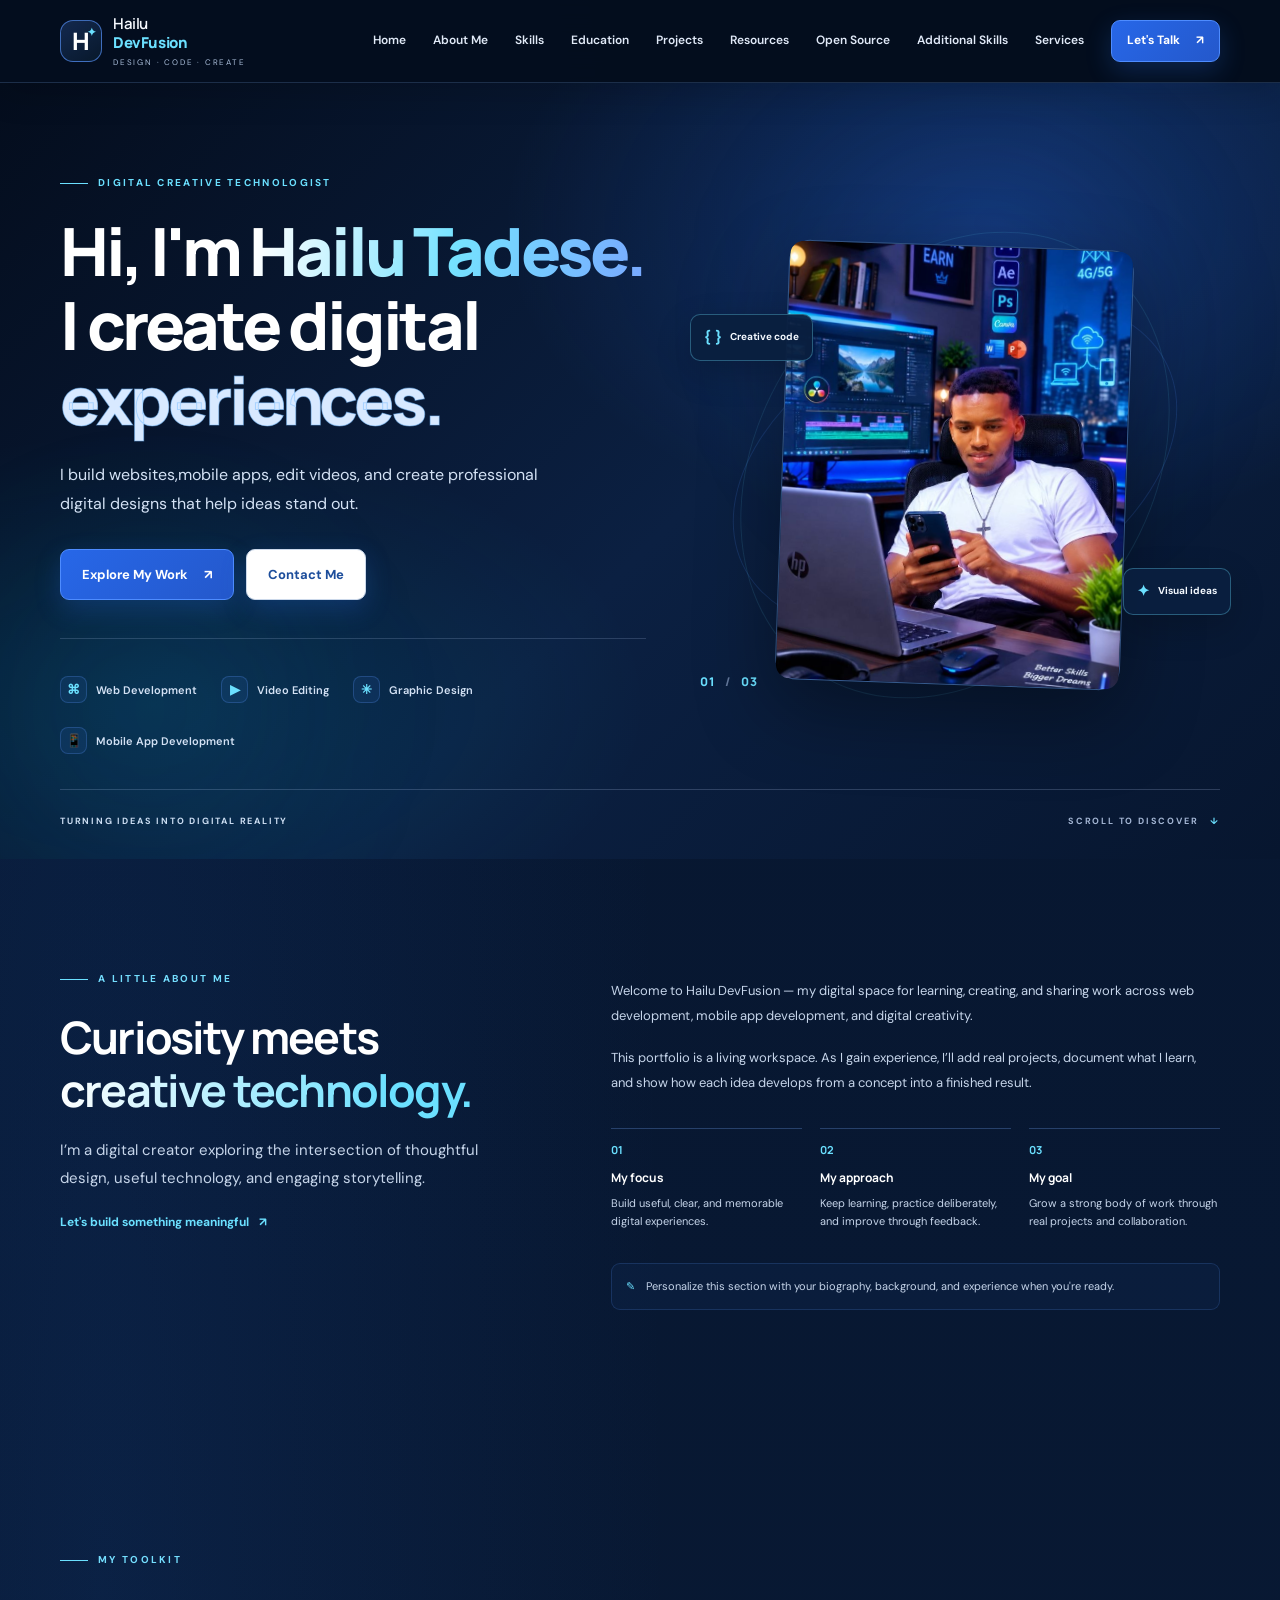
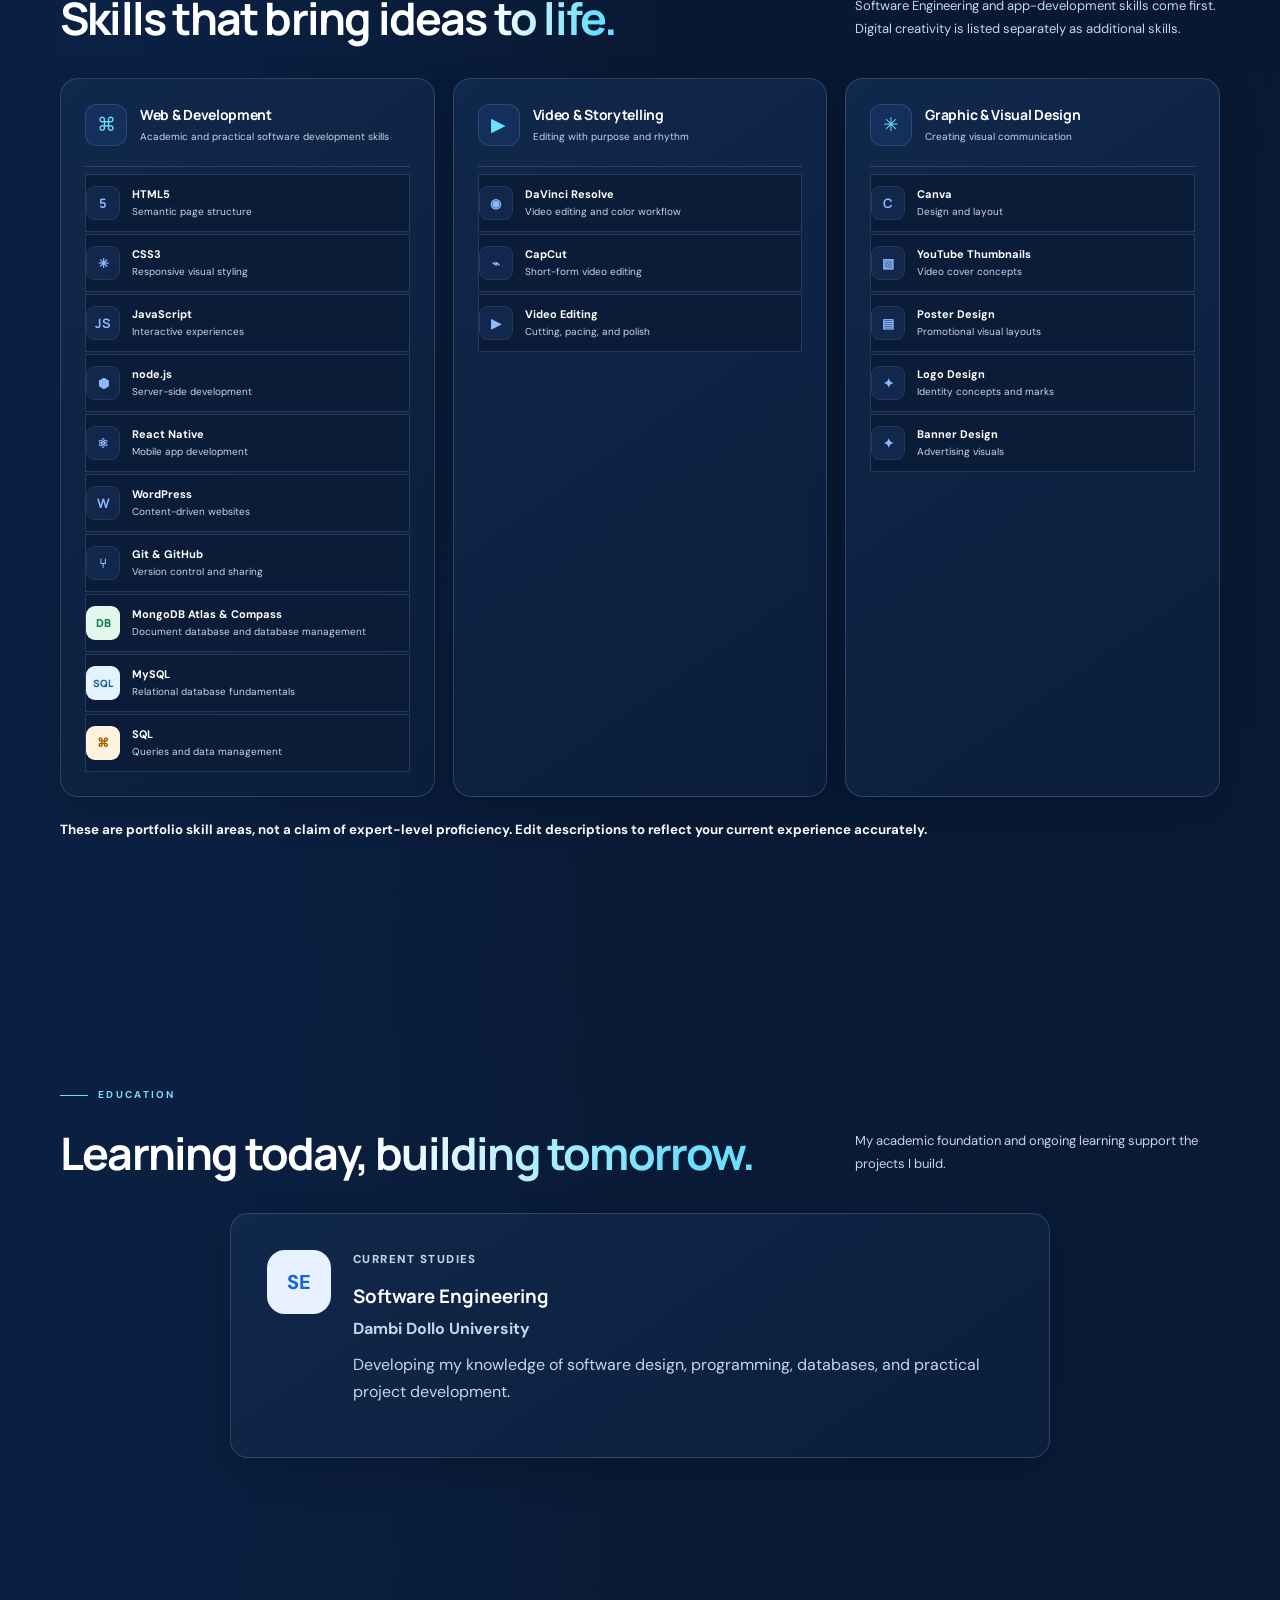
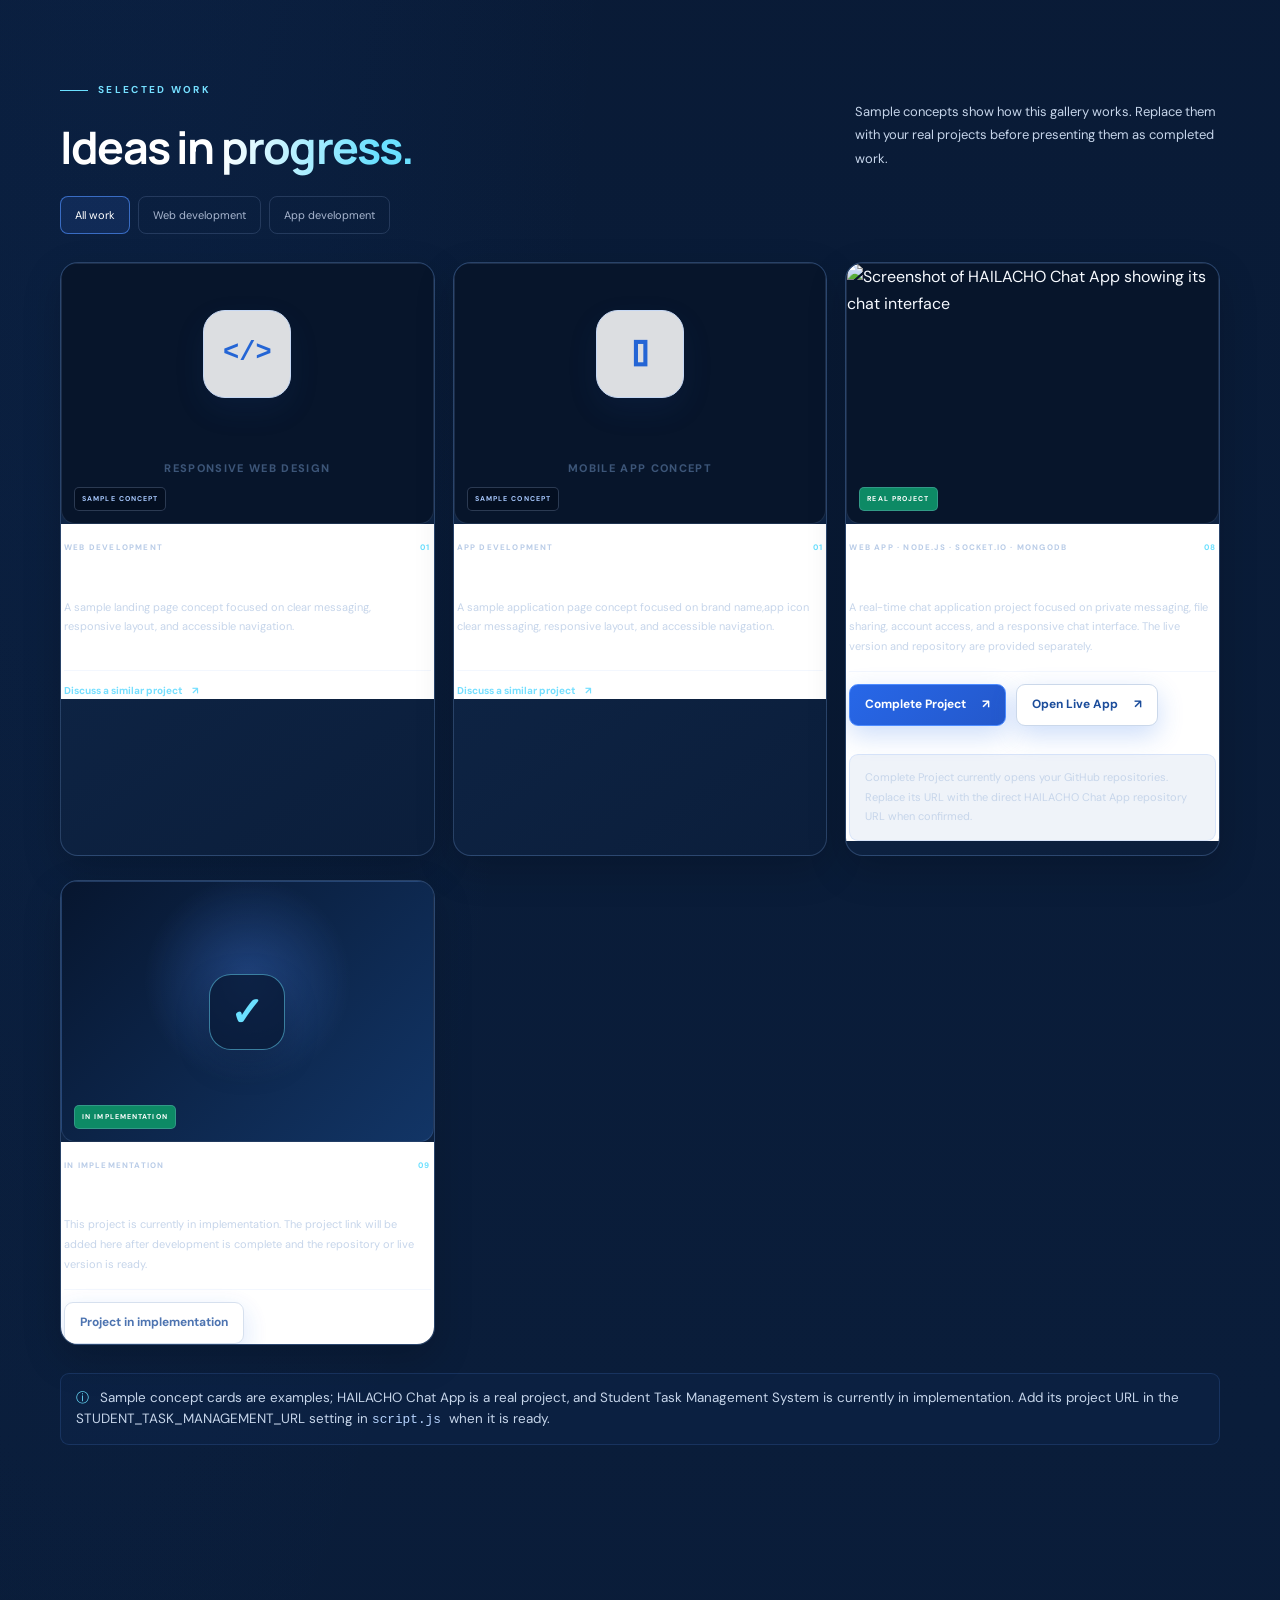
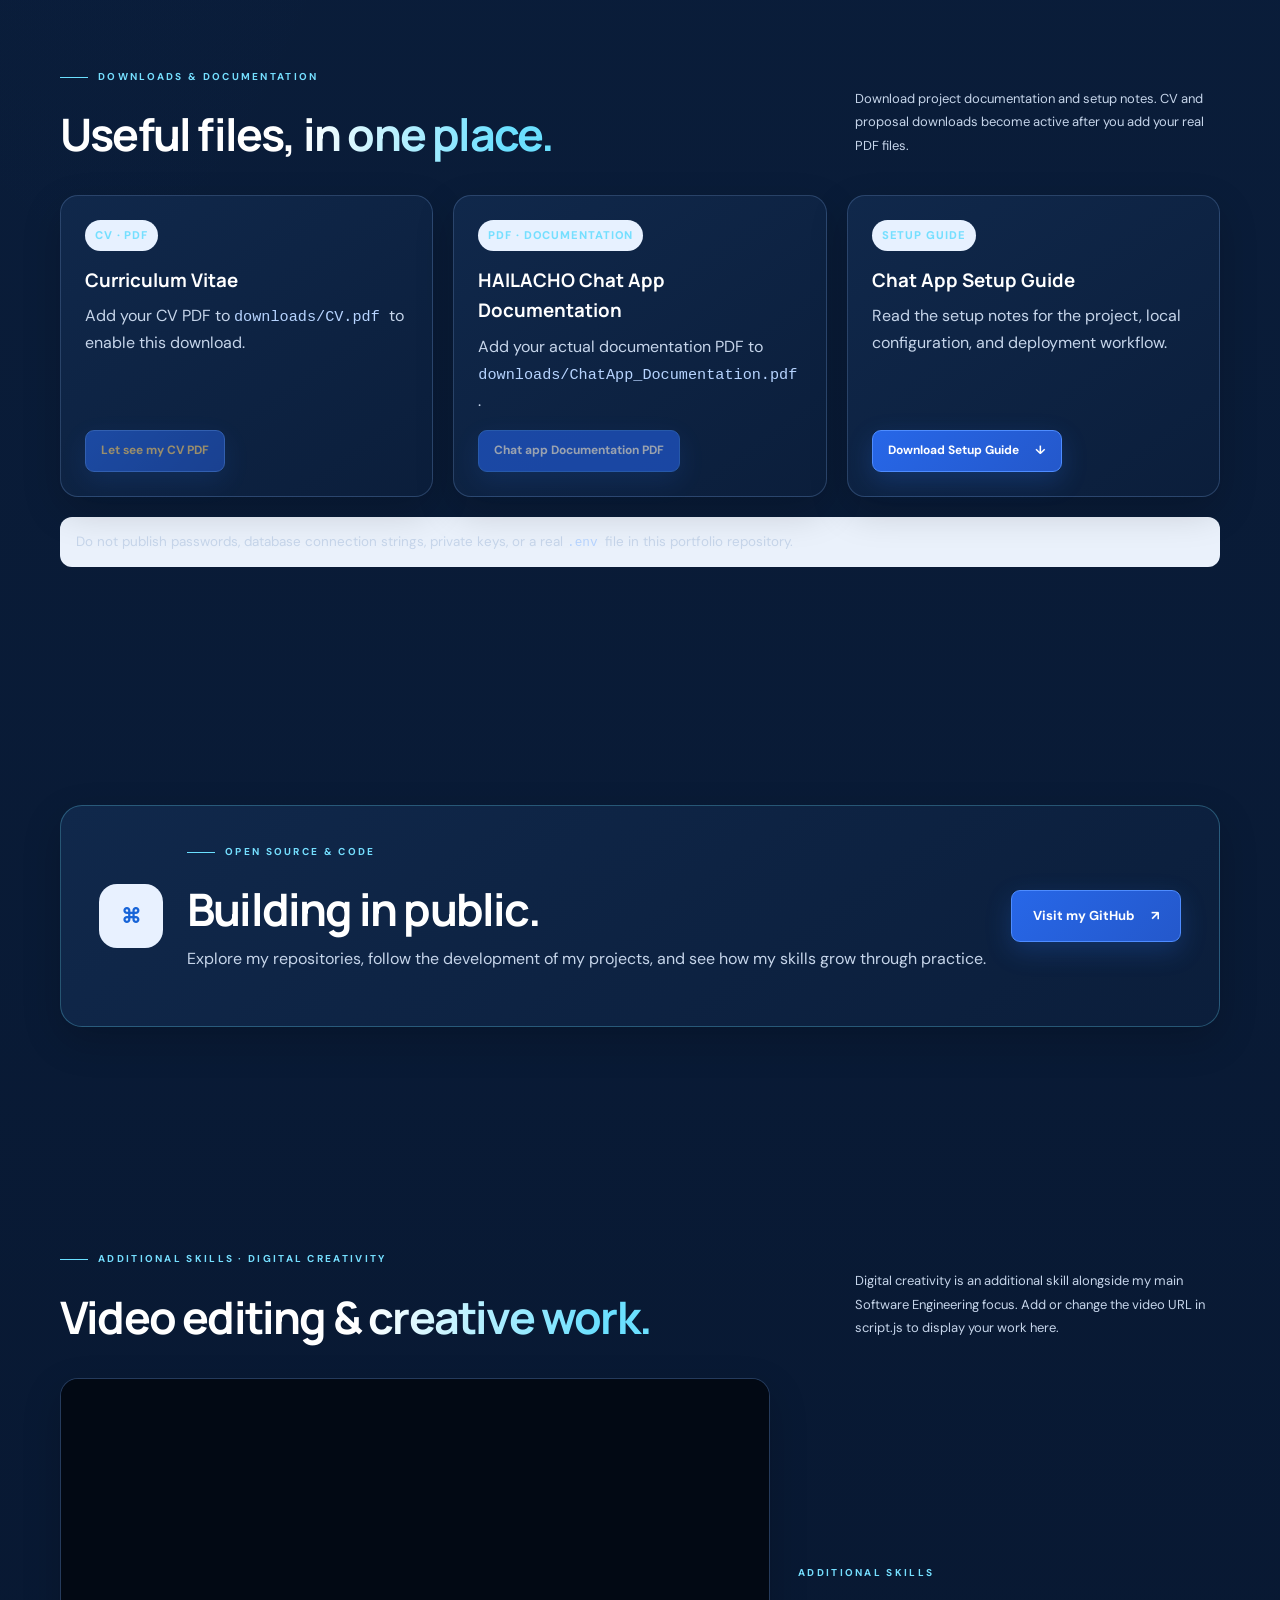
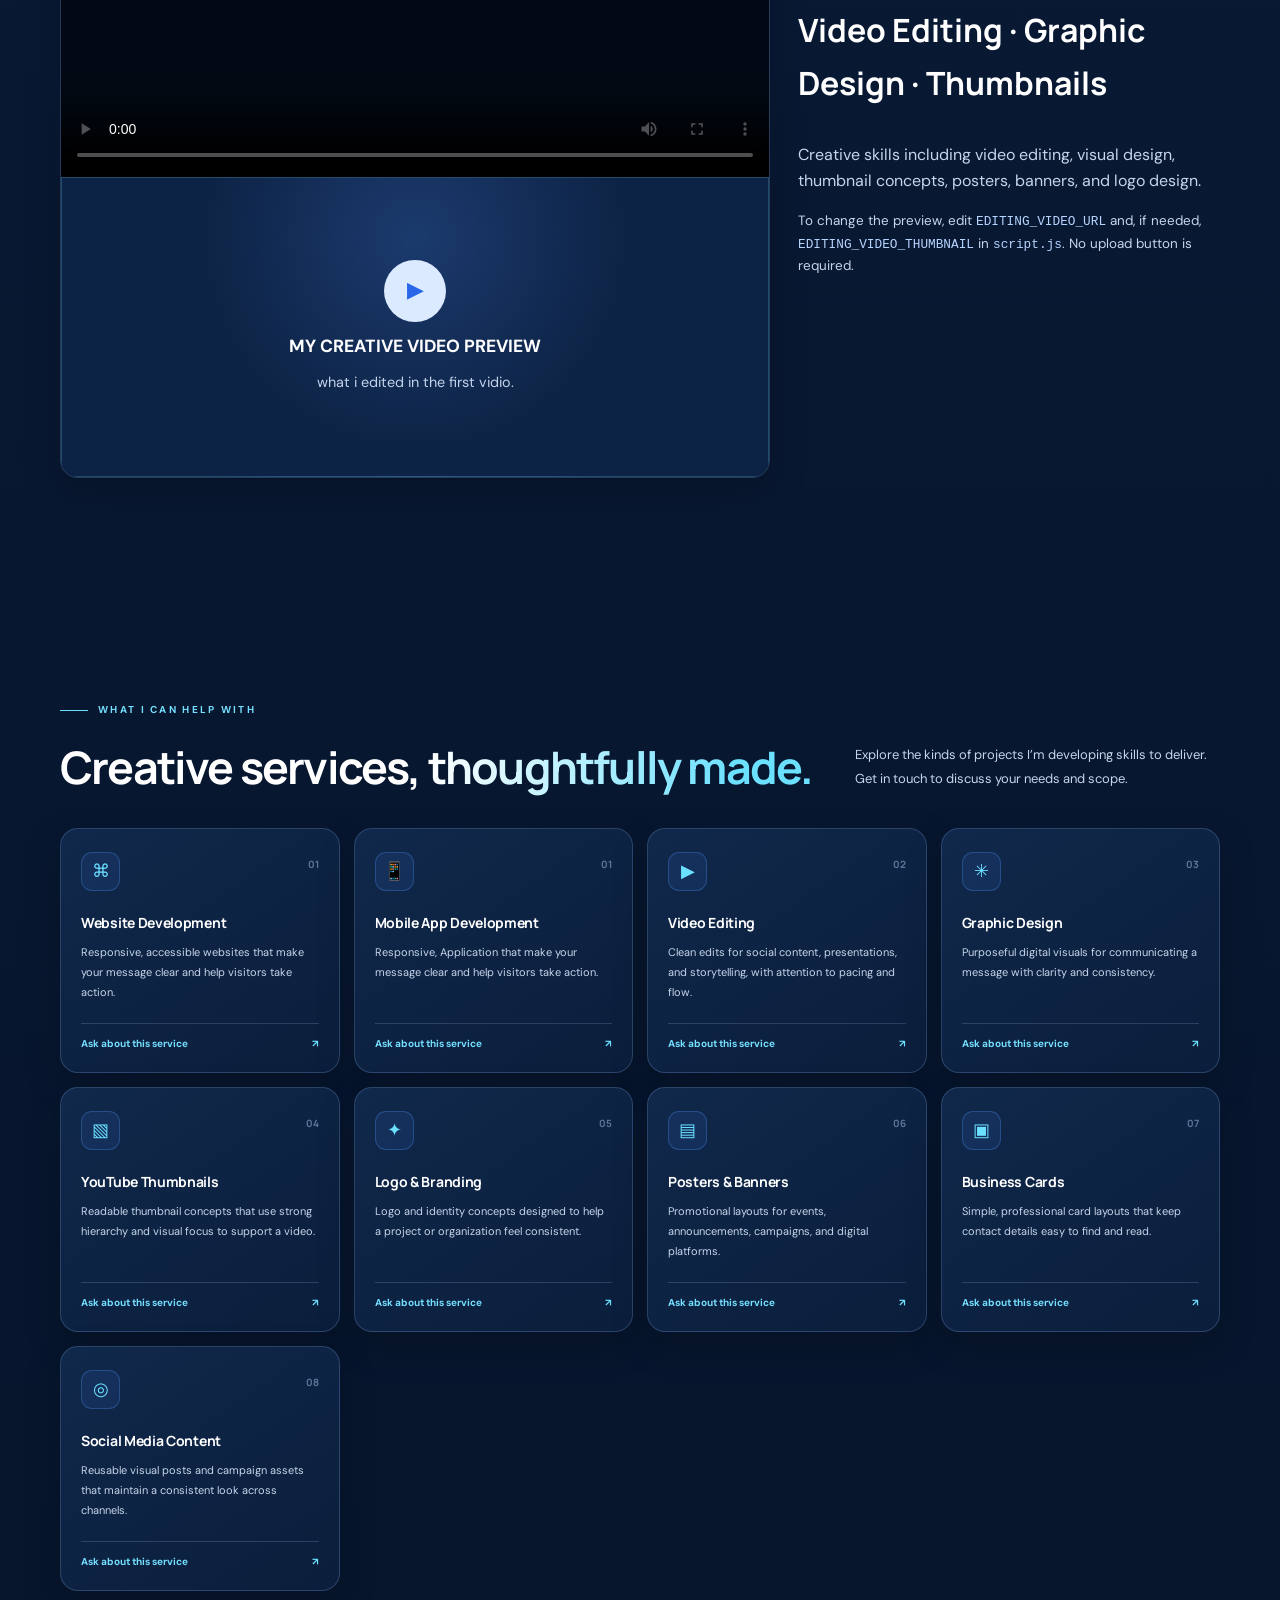
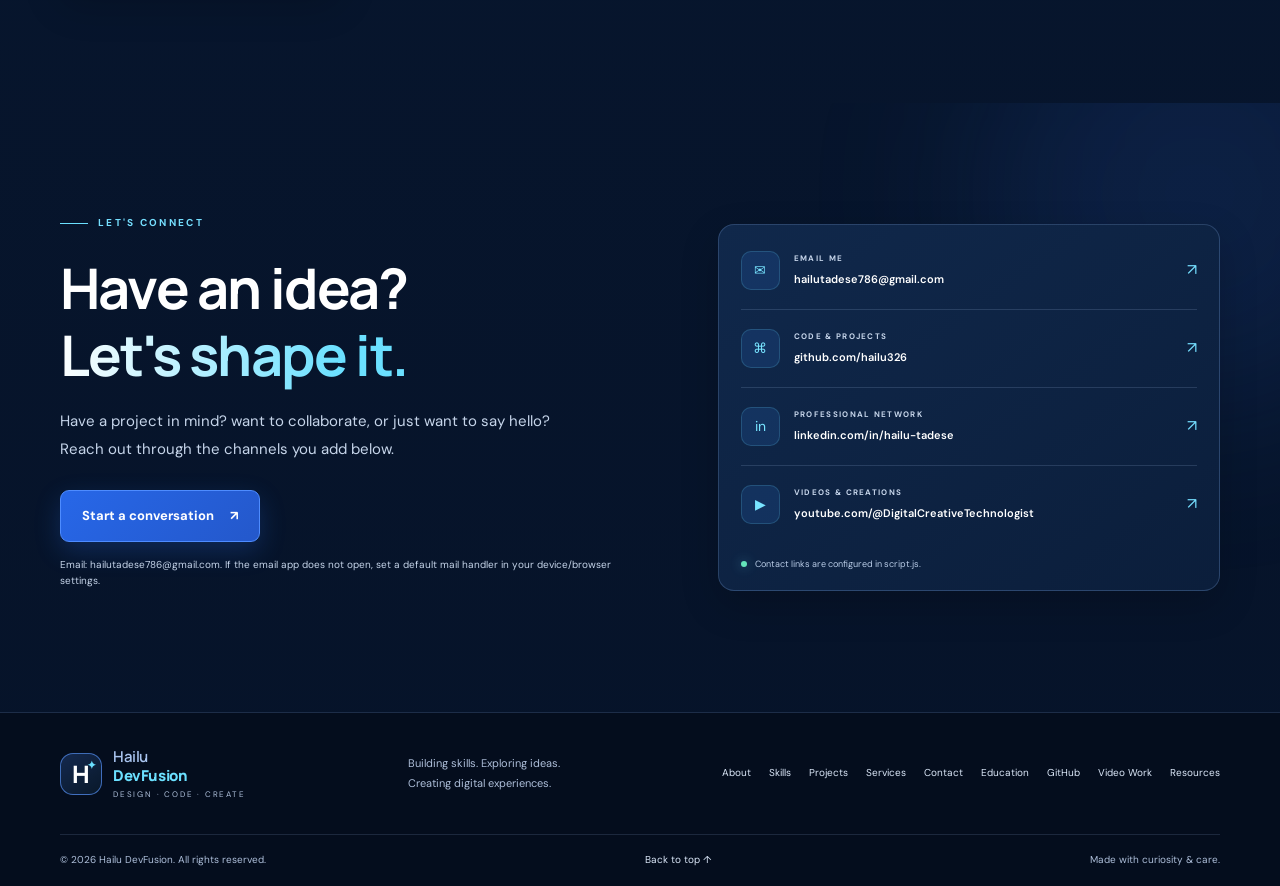
==== hailu-devfusion-portfolio/index.html @ e31e336a "update portfolio" ====
<!DOCTYPE html>

<html lang="en">
<head>
<meta charset="utf-8"/>
<meta content="width=device-width, initial-scale=1" name="viewport"/>
<meta content="Hailu DevFusion — portfolio of Hailu Tadese, Digital Creative Technologist. Websites, video editing, and professional digital design." name="description"/>
<meta content="#08152e" name="theme-color"/>
<meta content="Hailu DevFusion | Digital Creative Technologist" property="og:title"/>
<meta content="Web development, video editing, and graphic design by Hailu Tadese." property="og:description"/>
<meta content="website" property="og:type"/>
<title>
   Hailu DevFusion | Digital Creative Technologist
  </title>
<link href="https://fonts.googleapis.com" rel="preconnect"/>
<link crossorigin="" href="https://fonts.gstatic.com" rel="preconnect"/>
<link href="https://fonts.googleapis.com/css2?family=DM+Sans:wght@400;500;600;700&amp;family=Manrope:wght@400;500;600;700;800&amp;display=swap" rel="stylesheet"/>
<link href="style.css" rel="stylesheet"/>
<script defer="" src="script.js">
</script>
</head>
<body>
<a class="skip-link" href="#main">
   Skip to content
  </a>
<header class="site-header" id="top">
<nav aria-label="Main navigation" class="nav container">
<a aria-label="Hailu DevFusion home" class="brand" href="#home">
<span aria-hidden="true" class="brand-mark">
      H
      <span>
       ✦
      </span>
</span>
<span class="brand-text">
      Hailu
      <strong>
       DevFusion
      </strong>
<small>
       DESIGN · CODE · CREATE
      </small>
</span>
</a>
<button aria-controls="nav-links" aria-expanded="false" aria-label="Open navigation menu" class="menu-toggle">
<span>
</span>
<span>
</span>
<span>
</span>
</button>
<div class="nav-links" id="nav-links">









<a href="#home">
      Home
     </a><a href="#about">
      About Me
     </a><a href="#skills">
      Skills
     </a><a href="#education">
      Education
     </a><a href="#projects">
      Projects
     </a><a href="#resources">
      Resources
     </a><a href="#github">Open Source</a><a href="#video-work">Additional Skills</a><a href="#services">
      Services
     </a><a class="button button-small nav-cta" href="#contact">
      Let's Talk
      <span aria-hidden="true">
       ↗
      </span>
</a></div>
</nav>
</header>
<main id="main">
<section class="hero section" id="home">
<div aria-hidden="true" class="hero-glow glow-one">
</div>
<div aria-hidden="true" class="hero-glow glow-two">
</div>
<div class="container hero-grid">
<div class="hero-copy reveal">
<p class="eyebrow">
<span class="eyebrow-line">
</span>
       DIGITAL CREATIVE TECHNOLOGIST
      </p>
<h1>
       Hi, I'm
       <span class="gradient-text">
        Hailu Tadese.
       </span>
<br/>
       I create digital
       <span class="outlined-text">
        experiences.
       </span>
</h1>
<p class="hero-description">
       I build websites,mobile apps, edit videos, and create professional digital designs that help ideas stand out.
      </p>
<div class="hero-actions">
<a class="button" href="#projects">
        Explore My Work
        <span aria-hidden="true">
         ↗
        </span>
</a>
<a class="button button-outline" href="#contact">
        Contact Me
       </a>
</div>
<div aria-label="Areas of focus" class="hero-highlights">
<div>
<span class="highlight-icon">
         ⌘
        </span>
<span>
         Web Development
        </span>
</div>
<div>
<span class="highlight-icon">
         ▶
        </span>
<span>
         Video Editing
        </span>
</div>
<div>
<span class="highlight-icon">
         ✳
        </span>
<span>
         Graphic Design
        </span>
</div>
<div>
<span class="highlight-icon">
         📱
        </span>
<span>
         Mobile App Development
        </span>
</div>
</div>
</div>
<div aria-label="Profile photo placeholder" class="hero-visual reveal">
<div class="visual-orbit orbit-a">
</div>
<div class="visual-orbit orbit-b">
</div>
<div class="profile-card">
<!-- CHANGE ONLY THE FILE NAME below if your profile photo has a different name. -->
<div class="photo-placeholder">
<img alt="Hailu Tadese profile photo" src="assets/hailu-profile.jpg" style="position:absolute;inset:0;width:100%;height:100%;object-fit:cover;border-radius:inherit;"/>
</div>
<div class="profile-caption">
<span class="status-dot">
</span>
<span>
<strong>
          Hailu Tadese
         </strong>
<small>
          Digital Creative Technologist
         </small>
</span>
<span aria-hidden="true" class="caption-arrow">
         ↗
        </span>
</div>
</div>
<div class="floating-chip chip-code">
<span>
        { }
       </span>
       Creative code
      </div>
<div class="floating-chip chip-design">
<span>
        ✦
       </span>
       Visual ideas
      </div>
<div class="visual-index">
       01
       <span>
        /
       </span>
       03
      </div>
</div>
</div>
<div class="hero-bottom container">
<span>
      TURNING IDEAS INTO DIGITAL REALITY
     </span>
<a href="#about">
      SCROLL TO DISCOVER
      <span aria-hidden="true">
       ↓
      </span>
</a>
</div>
</section>
<section class="section about-section" id="about">
<div class="container section-grid">
<div class="section-intro reveal">
<p class="eyebrow">
<span class="eyebrow-line">
</span>
       A LITTLE ABOUT ME
      </p>
<h2>
       Curiosity meets
       <br/>
<span class="gradient-text">
        creative technology.
       </span>
</h2>
<p class="section-lead">
       I’m a digital creator exploring the intersection of thoughtful design, useful technology, and engaging storytelling.
      </p>
<a class="text-link" href="#contact">
       Let's build something meaningful
       <span aria-hidden="true">
        ↗
       </span>
</a>
</div>
<div class="about-content reveal">
<p>
       Welcome to Hailu DevFusion — my digital space for learning, creating, and sharing work across web development, mobile app development, and digital creativity.
      </p>
<p>
       This portfolio is a living workspace. As I gain experience, I’ll add real projects, document what I learn, and show how each idea develops from a concept into a finished result.
      </p>
<div class="about-facts">
<div>
<span class="fact-number">
         01
        </span>
<strong>
         My focus
        </strong>
<p>
         Build useful, clear, and memorable digital experiences.
        </p>
</div>
<div>
<span class="fact-number">
         02
        </span>
<strong>
         My approach
        </strong>
<p>
         Keep learning, practice deliberately, and improve through feedback.
        </p>
</div>
<div>
<span class="fact-number">
         03
        </span>
<strong>
         My goal
        </strong>
<p>
         Grow a strong body of work through real projects and collaboration.
        </p>
</div>
</div>
<p class="edit-note">
<span aria-hidden="true">
        ✎
       </span>
       Personalize this section with your biography, background, and experience when you're ready.
      </p>
</div>
</div>
</section>
<section class="section skills-section" id="skills">
<div class="container">
<div class="section-heading reveal">
<div>
<p class="eyebrow">
<span class="eyebrow-line">
</span>
        MY TOOLKIT
       </p>
<h2>
        Skills that bring ideas
        <span class="gradient-text">
         to life.
        </span>
</h2>
</div>
<p>
       Software Engineering and app-development skills come first. Digital creativity is listed separately as additional skills.
      </p>
</div>
<div class="skill-groups">
<article class="skill-group reveal">
<div class="skill-group-heading">
<span class="group-icon">
         ⌘
        </span>
<div>
<h3>
          Web &amp; Development
         </h3>
<p>
          Academic and practical software development skills
         </p>
</div>
</div>
<div class="skill-list">
<div class="skill-item">
<span class="skill-icon html">
          5
         </span>
<span>
<strong>
           HTML5
          </strong>
<small>
           Semantic page structure
          </small>
</span>
</div>
<div class="skill-item">
<span class="skill-icon css">
          ✳
         </span>
<span>
<strong>
           CSS3
          </strong>
<small>
           Responsive visual styling
          </small>
</span>
</div>
<div class="skill-item">
<span class="skill-icon js">
          JS
         </span>
<span>
<strong>
           JavaScript
          </strong>
<small>
           Interactive experiences
          </small>
</span>
</div>
<div class="skill-item">
<span class="skill-icon node">
          ⬢
         </span>
<span>
<strong>
           node.js
          </strong>
<small>
           Server-side development
          </small>
</span>
</div>
<div class="skill-item">
<span class="skill-icon react">
          ⚛
         </span>
<span>
<strong>
           React Native
          </strong>
<small>
           Mobile app development
          </small>
</span>
</div>
<div class="skill-item">
<span class="skill-icon wp">
          W
         </span>
<span>
<strong>
           WordPress
          </strong>
<small>
           Content-driven websites
          </small>
</span>
</div>
<div class="skill-item">
<span class="skill-icon git">
          ⑂
         </span>
<span>
<strong>
           Git &amp; GitHub
          </strong>
<small>
           Version control and sharing
          </small>
</span>
</div>
<div class="skill-item database-skill">
<span class="skill-icon mongo">
          DB
         </span>
<span>
<strong>
           MongoDB Atlas &amp; Compass
          </strong>
<small>
           Document database and database management
          </small>
</span>
</div>
<div class="skill-item database-skill">
<span class="skill-icon mysql">
          SQL
         </span>
<span>
<strong>
           MySQL
          </strong>
<small>
           Relational database fundamentals
          </small>
</span>
</div>
<div class="skill-item database-skill">
<span class="skill-icon sql">
          ⌘
         </span>
<span>
<strong>
           SQL
          </strong>
<small>
           Queries and data management
          </small>
</span>
</div>
</div>
</article>
<article class="skill-group reveal">
<div class="skill-group-heading">
<span class="group-icon">
         ▶
        </span>
<div>
<h3>
          Video &amp; Storytelling
         </h3>
<p>
          Editing with purpose and rhythm
         </p>
</div>
</div>
<div class="skill-list">
<div class="skill-item">
<span class="skill-icon resolve">
          ◉
         </span>
<span>
<strong>
           DaVinci Resolve
          </strong>
<small>
           Video editing and color workflow
          </small>
</span>
</div>
<div class="skill-item">
<span class="skill-icon capcut">
          ⌁
         </span>
<span>
<strong>
           CapCut
          </strong>
<small>
           Short-form video editing
          </small>
</span>
</div>
<div class="skill-item">
<span class="skill-icon video">
          ▶
         </span>
<span>
<strong>
           Video Editing
          </strong>
<small>
           Cutting, pacing, and polish
          </small>
</span>
</div>
</div>
</article>
<article class="skill-group reveal">
<div class="skill-group-heading">
<span class="group-icon">
         ✳
        </span>
<div>
<h3>
          Graphic &amp; Visual Design
         </h3>
<p>
          Creating visual communication
         </p>
</div>
</div>
<div class="skill-list">
<div class="skill-item">
<span class="skill-icon canva">
          C
         </span>
<span>
<strong>
           Canva
          </strong>
<small>
           Design and layout
          </small>
</span>
</div>
<div class="skill-item">
<span class="skill-icon thumb">
          ▧
         </span>
<span>
<strong>
           YouTube Thumbnails
          </strong>
<small>
           Video cover concepts
          </small>
</span>
</div>
<div class="skill-item">
<span class="skill-icon poster">
          ▤
         </span>
<span>
<strong>
           Poster Design
          </strong>
<small>
           Promotional visual layouts
          </small>
</span>
</div>
<div class="skill-item">
<span class="skill-icon logo">
          ✦
         </span>
<span>
<strong>
           Logo Design
          </strong>
<small>
           Identity concepts and marks
          </small>
</span>
</div>
<div class="skill-item">
<span class="skill-icon banner">
          ✦
         </span>
<span>
<strong>
           Banner Design
          </strong>
<small>
           Advertising visuals
          </small>
</span>
</div>
</div>
</article>
</div>
<p class="skills-disclaimer">
      <h5 style="color: white;">These are portfolio skill areas, not a claim of expert-level proficiency. Edit descriptions to reflect your current experience accurately.</h5>
     </p>
</div>
</section>
<section class="section education-section light-section" id="education">
<div class="container">
<div class="section-heading reveal">
<div>
<p class="eyebrow">
<span class="eyebrow-line">
</span>
        EDUCATION
       </p>
<h2>
        Learning today,
        <span class="gradient-text">
         building tomorrow.
        </span>
</h2>
</div>
<p>
       My academic foundation and ongoing learning support the projects I build.
      </p>
</div>
<div class="education-card reveal">
<div aria-hidden="true" class="education-mark">
       SE
      </div>
<div>
<p class="education-kicker">
        CURRENT STUDIES
       </p>
<h3>
        Software Engineering
       </h3>
<p class="education-school">
        Dambi Dollo University
       </p>
<p>
        Developing my knowledge of software design, programming, databases, and practical project development.
       </p>
</div>
</div>
</div>
</section>





<section class="section projects-section" id="projects">
<div class="container">
<div class="section-heading reveal">
<div>
<p class="eyebrow">
<span class="eyebrow-line">
</span>
        SELECTED WORK
       </p>
<h2>
        Ideas in
        <span class="gradient-text">
         progress.
        </span>
</h2>
</div>
<p>
       Sample concepts show how this gallery works. Replace them with your real projects before presenting them as completed work.
      </p>
</div>
<div aria-label="Filter projects" class="project-filters reveal" role="group">
<button aria-pressed="true" class="filter-button active" data-filter="all" type="button">
       All work
      </button>
<button aria-pressed="false" class="filter-button" data-filter="web" type="button">
       Web development
      </button>
      <button aria-pressed="false" class="filter-button" data-filter="mobile-app" type="button">
       App development
      </button>




</div>
<div class="project-grid">
<article class="project-card reveal" data-category="web">
<a aria-label="Ask about the sample responsive website concept" class="project-preview generated-preview preview-web" href="#contact">
<span class="sample-label">
         SAMPLE CONCEPT
        </span>
<span class="generated-preview-label">
         RESPONSIVE WEB DESIGN
        </span>
</a>
<div class="project-info">
<div class="project-meta">
<span>
          WEB DEVELOPMENT
         </span>
<span>
          01
         </span>
</div>
<h3>
         Responsive Website Concept
        </h3>
<p>
         A sample landing page concept focused on clear messaging, responsive layout, and accessible navigation.
        </p>
<div class="project-links">
<a class="text-link" href="#contact">
          Discuss a similar project
          <span>
           ↗
          </span>
</a>
</div>
</div>
</article>
<article class="project-card reveal" data-category="mobile-app">
<a aria-label="Ask about the sample mobile app concept" class="project-preview generated-preview preview-mobile preview-web" href="#contact">
<span class="sample-label">
         SAMPLE CONCEPT
        </span>
<span class="generated-preview-label">
         MOBILE APP CONCEPT
        </span>
</a>
<div class="project-info">
<div class="project-meta">
<span>APP DEVELOPMENT</span>
<span>
          01
         </span>
</div>
<h3>
         Responsive mobile app Concept
        </h3>
<p>
         A sample application page concept focused on brand name,app icon clear messaging, responsive layout, and accessible navigation.
        </p>
<div class="project-links">
<a class="text-link" href="#contact">
          Discuss a similar project
          <span>
           ↗
          </span>
</a>
</div>
</div>
</article>





<article class="project-card reveal chat-app-project" data-category="web">
<a aria-label="Open HAILACHO Chat App live" class="project-preview chat-app-preview" href="https://chat-app-1-x96z.onrender.com" rel="noopener noreferrer" target="_blank">
<img alt="Screenshot of HAILACHO Chat App showing its chat interface" loading="lazy" src="assets/chat-app-screenshot.png"/>
<span class="sample-label real-project-label">
         REAL PROJECT
        </span>
</a>
<div class="project-info">
<div class="project-meta">
<span>
          WEB APP · NODE.JS · SOCKET.IO · MONGODB
         </span>
<span>
          08
         </span>
</div>
<h3>
         HAILACHO Chat App
        </h3>
<p>
         A real-time chat application project focused on private messaging, file sharing, account access, and a responsive chat interface. The live version and repository are provided separately.
        </p>
<div class="project-links project-action-links">
<a class="button button-small" href="https://github.com/hailu326?tab=repositories" rel="noopener noreferrer" target="_blank">
          Complete Project
          <span aria-hidden="true">
           ↗
          </span>
</a>
<a class="button button-small button-outline" href="https://chat-app-1-x96z.onrender.com" rel="noopener noreferrer" target="_blank">
          Open Live App
          <span aria-hidden="true">
           ↗
          </span>
</a>
</div>
<p class="project-note">
         Complete Project currently opens your GitHub repositories. Replace its URL with the direct HAILACHO Chat App repository URL when confirmed.
        </p>
</div>
</article>
<article class="project-card reveal student-project-card" data-category="web">
<div aria-label="Student Task Management System project in implementation" class="project-preview student-project-preview">
<span aria-hidden="true" class="student-project-symbol">✓</span>
<span class="sample-label real-project-label">IN IMPLEMENTATION</span>
</div>
<div class="project-info">
<div class="project-meta">
<span>IN IMPLEMENTATION</span>
<span>09</span>
</div>
<h3>Student Task Management System</h3>
<p>This project is currently in implementation. The project link will be added here after development is complete and the repository or live version is ready.</p>
<div class="project-links project-action-links">
<a aria-disabled="true" class="button button-small button-outline student-project-link" data-student-project-link="" href="#projects">Project in implementation</a>
</div>
</div>
</article>
</div>
<p class="project-note">
<span aria-hidden="true">
       ⓘ
      </span>
      Sample concept cards are examples; HAILACHO Chat App is a real project, and Student Task Management System is currently in implementation. Add its project URL in the STUDENT_TASK_MANAGEMENT_URL setting in
      <code>
       script.js
      </code>
      when it is ready.
     </p>
</div>
</section><section class="section resources-section light-section" id="resources">
<div class="container">
<div class="section-heading reveal">
<div>
<p class="eyebrow">
<span class="eyebrow-line">
</span>
        DOWNLOADS &amp; DOCUMENTATION
       </p>
<h2>
        Useful files,
        <span class="gradient-text">
         in one place.
        </span>
</h2>
</div>
<p>
       Download project documentation and setup notes. CV and proposal downloads become active after you add your real PDF files.
      </p>
</div>
<div class="resource-grid">
<article class="resource-card reveal">
<span class="resource-type">
        CV · PDF
       </span>
<h3>
        Curriculum Vitae
       </h3>
<p>
        Add your CV PDF to
        <code>
         downloads/CV.pdf
        </code>
        to enable this download.
       </p>
<a aria-disabled="true" class="button button-small resource-pending" data-needs-file="downloads/Hailu_Tadese_CV.pdf" href="downloads/Hailu_Tadese_CV.pdf">
        Let see my CV PDF 
       </a>
</article>
<article class="resource-card reveal">
<span class="resource-type">
        PDF · DOCUMENTATION
       </span>
<h3>
        HAILACHO Chat App Documentation
       </h3>
<p>
        Add your actual documentation PDF to
        <code>
         downloads/ChatApp_Documentation.pdf
        </code>
        .
       </p>
<a aria-disabled="true" class="button button-small resource-pending" data-needs-file="downloads/ChatApp_Documentation.pdf" href="downloads/ChatApp_Documentation.pdf">
        Chat app Documentation PDF
       </a>
</article>
<article class="resource-card reveal">
<span class="resource-type">
        SETUP GUIDE
       </span>
<h3>
        Chat App Setup Guide
       </h3>
<p>
        Read the setup notes for the project, local configuration, and deployment workflow.
       </p>
<a class="button button-small" download="" href="downloads/CHAT_APP_SETUP.md">
        Download Setup Guide
        <span aria-hidden="true">
         ↓
        </span>
</a>
</article>
</div>
<p class="resource-note">
      Do not publish passwords, database connection strings, private keys, or a real
      <code>
       .env
      </code>
      file in this portfolio repository.
     </p>
</div>
</section><section class="section github-section light-section" id="github">
<div class="container github-panel reveal">
<div aria-hidden="true" class="github-icon">
      ⌘
     </div>
<div class="github-copy">
<p class="eyebrow">
<span class="eyebrow-line">
</span>
       OPEN SOURCE &amp; CODE
      </p>
<h2>
       Building in public.
      </h2>
<p>
       Explore my repositories, follow the development of my projects, and see how my skills grow through practice.
      </p>
</div>
<a class="button" href="https://github.com/hailu326" rel="noopener noreferrer" target="_blank">
      Visit my GitHub
      <span aria-hidden="true">
       ↗
      </span>
</a>
</div>
</section><section class="section video-work-section" id="video-work">
<div class="container">
<div class="section-heading reveal">
<div>
<p class="eyebrow"><span class="eyebrow-line"></span> ADDITIONAL SKILLS · DIGITAL CREATIVITY</p>
<h2>Video editing &amp; <span class="gradient-text">creative work.</span></h2>
</div>
<p>Digital creativity is an additional skill alongside my main Software Engineering focus. Add or change the video URL in script.js to display your work here.</p>
</div>
<div class="video-work-grid">
<div class="video-player-card reveal" id="editing-video-card">
<video aria-label="Digital creativity video portfolio preview" controls="" hidden="" id="editing-video-player" playsinline="" poster="assets/project-video.jpg" preload="metadata">
<source id="editing-video-source" src="assets/1021.mp4" type="video/mp4"/>
</video>
<div class="video-empty-state" id="video-empty-state">
<span aria-hidden="true" class="video-play-icon">▶</span>
<strong>MY CREATIVE VIDEO PREVIEW</strong>
<span>what i edited in the first vidio.</span>
</div>
</div>
<div class="video-work-copy reveal">
<p class="eyebrow">ADDITIONAL SKILLS</p>
<h3>Video Editing · Graphic Design · Thumbnails</h3>
<p>Creative skills including video editing, visual design, thumbnail concepts, posters, banners, and logo design.</p>
<p class="video-file-help">To change the preview, edit <code>EDITING_VIDEO_URL</code> and, if needed, <code>EDITING_VIDEO_THUMBNAIL</code> in <code>script.js</code>. No upload button is required.</p>
</div>
</div>
</div>
</section><section class="section services-section" id="services">
<div class="container">
<div class="section-heading reveal">
<div>
<p class="eyebrow">
<span class="eyebrow-line">
</span>
        WHAT I CAN HELP WITH
       </p>
<h2>
        Creative services,
        <span class="gradient-text">
         thoughtfully made.
        </span>
</h2>
</div>
<p>
       Explore the kinds of projects I’m developing skills to deliver. Get in touch to discuss your needs and scope.
      </p>
</div>
<div class="services-grid">
<article class="service-card reveal">
<span class="service-icon">
        ⌘
       </span>
<span class="service-number">
        01
       </span>
<h3>
        Website Development
       </h3>
<p>
        Responsive, accessible websites that make your message clear and help visitors take action.
       </p>
<a aria-label="Ask about website development" class="service-link" href="#contact">
        Ask about this service
        <span>
         ↗
        </span>
</a>
</article>
<article class="service-card reveal">
<span class="service-icon">
        📱
       </span>
<span class="service-number">
        01
       </span>
<h3>
        Mobile App Development
       </h3>
<p>
        Responsive, Application  that make your message clear and help visitors take action.
       </p>
<a aria-label="Ask about website development" class="service-link" href="#contact">
        Ask about this service
        <span>
         ↗
        </span>
</a>
</article>
<article class="service-card reveal">
<span class="service-icon">
        ▶
       </span>
<span class="service-number">
        02
       </span>
<h3>
        Video Editing
       </h3>
<p>
        Clean edits for social content, presentations, and storytelling, with attention to pacing and flow.
       </p>
<a aria-label="Ask about video editing" class="service-link" href="#contact">
        Ask about this service
        <span>
         ↗
        </span>
</a>
</article>
<article class="service-card reveal">
<span class="service-icon">
        ✳
       </span>
<span class="service-number">
        03
       </span>
<h3>
        Graphic Design
       </h3>
<p>
        Purposeful digital visuals for communicating a message with clarity and consistency.
       </p>
<a aria-label="Ask about graphic design" class="service-link" href="#contact">
        Ask about this service
        <span>
         ↗
        </span>
</a>
</article>
<article class="service-card reveal">
<span class="service-icon">
        ▧
       </span>
<span class="service-number">
        04
       </span>
<h3>
        YouTube Thumbnails
       </h3>
<p>
        Readable thumbnail concepts that use strong hierarchy and visual focus to support a video.
       </p>
<a aria-label="Ask about YouTube thumbnails" class="service-link" href="#contact">
        Ask about this service
        <span>
         ↗
        </span>
</a>
</article>
<article class="service-card reveal">
<span class="service-icon">
        ✦
       </span>
<span class="service-number">
        05
       </span>
<h3>
        Logo &amp; Branding
       </h3>
<p>
        Logo and identity concepts designed to help a project or organization feel consistent.
       </p>
<a aria-label="Ask about logo and branding design" class="service-link" href="#contact">
        Ask about this service
        <span>
         ↗
        </span>
</a>
</article>
<article class="service-card reveal">
<span class="service-icon">
        ▤
       </span>
<span class="service-number">
        06
       </span>
<h3>
        Posters &amp; Banners
       </h3>
<p>
        Promotional layouts for events, announcements, campaigns, and digital platforms.
       </p>
<a aria-label="Ask about poster and banner design" class="service-link" href="#contact">
        Ask about this service
        <span>
         ↗
        </span>
</a>
</article>
<article class="service-card reveal">
<span class="service-icon">
        ▣
       </span>
<span class="service-number">
        07
       </span>
<h3>
        Business Cards
       </h3>
<p>
        Simple, professional card layouts that keep contact details easy to find and read.
       </p>
<a aria-label="Ask about business card design" class="service-link" href="#contact">
        Ask about this service
        <span>
         ↗
        </span>
</a>
</article>
<article class="service-card reveal">
<span class="service-icon">
        ◎
       </span>
<span class="service-number">
        08
       </span>
<h3>
        Social Media Content
       </h3>
<p>
        Reusable visual posts and campaign assets that maintain a consistent look across channels.
       </p>
<a aria-label="Ask about social media content design" class="service-link" href="#contact">
        Ask about this service
        <span>
         ↗
        </span>
</a>
</article>
</div>
</div>
</section><section class="section contact-section" id="contact">
<div aria-hidden="true" class="contact-glow">
</div>
<div class="container contact-grid">
<div class="contact-copy reveal">
<p class="eyebrow">
<span class="eyebrow-line">
</span>
       LET'S CONNECT
      </p>
<h2>
       Have an idea?
       <br/>
<span class="gradient-text">
        Let's shape it.
       </span>
</h2>
<p class="section-lead">
       Have a project in mind? want to collaborate, or just want to say hello? Reach out through the channels you add below.
      </p>
<a class="button" data-email-link="" href="mailto:hailutadese786@gmail.com">
       Start a conversation
       <span aria-hidden="true">
        ↗
       </span>
</a>
<p class="contact-small">
       Email: hailutadese786@gmail.com. If the email app does not open, set a default mail handler in your device/browser settings.
      </p>
</div>
<div class="contact-panel reveal">
<a class="contact-row" data-email-link="" href="mailto:hailutadese786@gmail.com">
<span class="contact-row-icon">
        ✉
       </span>
<span>
<small>
         EMAIL ME
        </small>
<strong data-email-text="">
         hailutadese786@gmail.com
        </strong>
</span>
<span class="contact-arrow">
        ↗
       </span>
</a>
<a class="contact-row" data-social="github" href="https://github.com/hailu326" rel="noopener noreferrer" target="_blank">
<span class="contact-row-icon">
        ⌘
       </span>
<span>
<small>
         CODE &amp; PROJECTS
        </small>
<strong data-social-text="github">
         hailu326
        </strong>
</span>
<span class="contact-arrow">
        ↗
       </span>
</a>
<a class="contact-row" data-social="linkedin" href="https://www.linkedin.com/in/hailu-tadese" rel="noopener noreferrer" target="_blank">
<span class="contact-row-icon">
        in
       </span>
<span>
<small>
         PROFESSIONAL NETWORK
        </small>
<strong data-social-text="linkedin">
         Hailu Tadese
        </strong>
</span>
<span class="contact-arrow">
        ↗
       </span>
</a>
<a class="contact-row" data-social="youtube" href="https://www.youtube.com/@DigitalCreativeTechnologist" rel="noopener noreferrer" target="_blank">
<span class="contact-row-icon">
        ▶
       </span>
<span>
<small>
         VIDEOS &amp; CREATIONS
        </small>
<strong data-social-text="youtube">
         Digital Creative Technologist
        </strong>
</span>
<span class="contact-arrow">
        ↗
       </span>
</a>
<div class="contact-footnote">
<span class="status-dot">
</span>
       Contact links are configured in script.js.
      </div>
</div>
</div>
</section>
</main>
<footer class="site-footer">
<div class="container footer-main">
<a class="brand footer-brand" href="#home">
<span aria-hidden="true" class="brand-mark">
      H
      <span>
       ✦
      </span>
</span>
<span class="brand-text">
      Hailu
      <strong>
       DevFusion
      </strong>
<small>
       DESIGN · CODE · CREATE
      </small>
</span>
</a>
<p>
     Building skills. Exploring ideas.
     <br/>
     Creating digital experiences.
    </p>
<div class="footer-links">
<a href="#about">
      About
     </a>
<a href="#skills">
      Skills
     </a>
<a href="#projects">
      Projects
     </a>
<a href="#services">
      Services
     </a>
<a href="#contact">
      Contact
     </a>
<a href="#education">
      Education
     </a>
<a href="#github">
      GitHub
     </a>
<a href="#video-work">
      Video Work
     </a>
<a href="#resources">
      Resources
     </a>
</div>
</div>
<div class="container footer-bottom">
<span>
     ©
     <span id="year">
</span>
     Hailu DevFusion. All rights reserved.
    </span>
<a href="#top">
     Back to top ↑
    </a>
<span>
     Made with curiosity &amp; care.
    </span>
</div>
</footer>
</body>
</html>
---- hailu-devfusion-portfolio/style.css ----
/* Hailu DevFusion — editable design system */
:root {
  --bg: #0d1b33;
  --bg-deep: #091426;
  --panel: #142644;
  --panel-light: #1a3154;
  --white: #ffffff;
  --muted: #c1cce0;
  --subtle: #9aaed0;
  --blue: #4e8cff;
  --cyan: #66d9ff;
  --line: rgba(190, 211, 247, .20);
  --font-body: "DM Sans", sans-serif;
  --font-display: "Manrope", sans-serif;
  --radius: 18px;
  --container: 1160px;
}
* { box-sizing: border-box; }
html { scroll-behavior: smooth; scroll-padding-top: 92px; }
body { margin: 0; color: var(--white); background: var(--bg); font-family: var(--font-body); line-height: 1.65; -webkit-font-smoothing: antialiased; }
body.menu-open { overflow: hidden; }
a { color: inherit; text-decoration: none; }
button { font: inherit; }
button, a { -webkit-tap-highlight-color: transparent; }
button:focus-visible, a:focus-visible { outline: 3px solid var(--cyan); outline-offset: 4px; }
::selection { background: var(--blue); color: white; }
.container { width: min(var(--container), calc(100% - 48px)); margin-inline: auto; }
.section { padding: 112px 0; position: relative; }
.skip-link { position: absolute; left: 16px; top: -60px; z-index: 1000; padding: 10px 14px; color: #fff; background: var(--blue); border-radius: 8px; }
.skip-link:focus { top: 12px; }
.site-header { position: sticky; top: 0; z-index: 100; background: rgba(6, 17, 37, .86); backdrop-filter: blur(18px); border-bottom: 1px solid rgba(255,255,255,.06); }
.nav { min-height: 82px; display: flex; align-items: center; justify-content: space-between; gap: 28px; }
.brand { display: inline-flex; align-items: center; gap: 11px; flex-shrink: 0; }
.brand-mark { display: grid; place-items: center; width: 42px; height: 42px; border: 1px solid rgba(89,151,255,.65); border-radius: 13px; background: linear-gradient(145deg, rgba(78,140,255,.22), rgba(102,217,255,.06)); color: var(--white); font-family: var(--font-display); font-size: 24px; font-weight: 800; position: relative; }
.brand-mark span { color: var(--cyan); font-size: 11px; position: absolute; right: 5px; top: 2px; }
.brand-text { display: flex; flex-direction: column; line-height: 1.25; font-family: var(--font-display); font-size: 15px; font-weight: 600; letter-spacing: -.4px; }
.brand-text strong { color: var(--cyan); display: inline; font-weight: 800; }
.brand-text small { color: var(--subtle); font: 8px var(--font-body); letter-spacing: 1.8px; margin-top: 4px; }
.nav-links { display: flex; align-items: center; gap: 27px; }
.nav-links > a:not(.button) { font-size: 12px; font-weight: 600; color: #c0cbe0; transition: color .2s; }
.nav-links > a:not(.button):hover, .footer-links a:hover { color: var(--cyan); }
.button { display: inline-flex; justify-content: center; align-items: center; gap: 16px; padding: 14px 21px; border: 1px solid var(--blue); border-radius: 9px; color: white; background: linear-gradient(110deg, #3978ee, #3270d9); font-size: 13px; font-weight: 700; box-shadow: 0 8px 28px rgba(40,100,220,.18); transition: transform .2s, box-shadow .2s, background .2s; }
.button:hover { transform: translateY(-2px); box-shadow: 0 12px 32px rgba(40,100,220,.3); }
.button-small { padding: 10px 15px; font-size: 12px; }
.button-outline { background: rgba(255,255,255,.025); border-color: rgba(171,194,237,.28); box-shadow: none; }
.button-outline:hover { background: rgba(255,255,255,.08); }
.menu-toggle { display: none; border: 1px solid var(--line); border-radius: 10px; background: var(--panel); padding: 10px; width: 44px; height: 42px; cursor: pointer; }
.menu-toggle span { display: block; height: 2px; width: 21px; margin: 4px auto; background: var(--white); transition: transform .2s, opacity .2s; }
.hero { min-height: 700px; padding: 92px 0 30px; overflow: hidden; background: radial-gradient(ellipse at 12% 0%, rgba(27,74,148,.2), transparent 38%), linear-gradient(180deg, #091831 0%, #08152e 90%); }
.hero-grid { display: grid; grid-template-columns: 1.05fr .95fr; align-items: center; gap: 44px; min-height: 520px; }
.eyebrow { display: flex; align-items: center; gap: 10px; margin: 0 0 22px; color: var(--cyan); font-size: 10px; letter-spacing: 2.3px; font-weight: 700; }
.eyebrow-line { display: inline-block; width: 28px; height: 1px; background: var(--cyan); }
h1, h2, h3, p { margin-top: 0; }
h1, h2, h3 { font-family: var(--font-display); }
h1 { max-width: 680px; margin-bottom: 24px; font-size: clamp(42px, 5.2vw, 68px); line-height: 1.12; letter-spacing: -3.2px; font-weight: 800; }
.gradient-text { background: linear-gradient(100deg, #7eb2ff 5%, #59d6f9 95%); -webkit-background-clip: text; background-clip: text; color: transparent; }
.outlined-text { color: transparent; -webkit-text-stroke: 1px #8ba8d6; }
.hero-description { max-width: 490px; color: #a9b7d0; font-size: 16px; line-height: 1.8; margin-bottom: 30px; }
.hero-actions { display: flex; flex-wrap: wrap; gap: 12px; }
.hero-highlights { display: flex; gap: 24px; flex-wrap: wrap; padding-top: 37px; margin-top: 38px; border-top: 1px solid var(--line); }
.hero-highlights > div { display: flex; align-items: center; gap: 9px; color: #d1d9e9; font-size: 11px; font-weight: 600; }
.highlight-icon { display: grid; place-items: center; width: 27px; height: 27px; border: 1px solid rgba(91,151,255,.25); border-radius: 8px; color: var(--cyan); background: rgba(59,118,224,.1); font-size: 13px; }
.hero-visual { position: relative; display: grid; place-items: center; min-height: 470px; }
.profile-card { width: min(345px, 82%); position: relative; z-index: 2; padding: 12px; border: 1px solid rgba(153,188,247,.25); border-radius: 22px; background: linear-gradient(145deg, rgba(27,52,94,.9), rgba(9,24,49,.92)); box-shadow: 0 35px 90px rgba(0,0,0,.25); transform: rotate(2deg); }
.photo-placeholder { min-height: 360px; border-radius: 14px; background: radial-gradient(circle at 52% 32%, rgba(87,150,255,.25), transparent 30%), linear-gradient(155deg, #142c53, #0b1933 75%); border: 1px dashed rgba(144,187,255,.45); display: flex; flex-direction: column; justify-content: center; align-items: center; text-align: center; gap: 9px; color: #c7d5ed; }
.photo-symbol { width: 100px; height: 100px; border-radius: 50%; border: 1px solid rgba(113,190,255,.65); display: grid; place-items: center; color: var(--cyan); font: 800 28px var(--font-display); background: rgba(49,119,220,.13); box-shadow: 0 0 60px rgba(67,140,255,.12); }
.photo-plus { position: absolute; margin: -185px 0 0 215px; width: 28px; height: 28px; border-radius: 50%; display: grid; place-items: center; background: var(--blue); color: white; font-size: 19px; }
.photo-placeholder strong { font: 700 13px var(--font-display); margin-top: 10px; }
.photo-placeholder small { max-width: 190px; font-size: 10px; color: #8498bb; }
.profile-caption { display: flex; align-items: center; gap: 10px; padding: 15px 5px 5px; }
.profile-caption > span:nth-child(2) { display: flex; flex-direction: column; line-height: 1.4; }
.profile-caption strong { font: 700 12px var(--font-display); }
.profile-caption small { color: #91a3c2; font-size: 10px; margin-top: 3px; }
.status-dot { display: inline-block; width: 7px; height: 7px; background: #64e4bb; border-radius: 50%; box-shadow: 0 0 12px rgba(100,228,187,.4); flex-shrink: 0; }
.caption-arrow { margin-left: auto; color: var(--cyan); }
.visual-orbit { position: absolute; border: 1px solid rgba(78,140,255,.17); border-radius: 50%; transform: rotate(-25deg); }
.orbit-a { width: 470px; height: 300px; }
.orbit-b { width: 390px; height: 500px; transform: rotate(35deg); border-color: rgba(102,217,255,.12); }
.hero-glow { position: absolute; width: 300px; height: 300px; border-radius: 50%; filter: blur(80px); pointer-events: none; }
.glow-one { right: 12%; top: 12%; background: rgba(42,101,220,.15); }
.glow-two { left: 0; bottom: 0; background: rgba(24,132,184,.08); }
.floating-chip { position: absolute; z-index: 3; display: flex; align-items: center; gap: 8px; padding: 10px 13px; border: 1px solid rgba(150,184,241,.24); border-radius: 10px; background: rgba(10,28,57,.92); box-shadow: 0 12px 35px rgba(0,0,0,.2); color: #dce7f9; font-size: 10px; font-weight: 700; }
.floating-chip span { color: var(--cyan); font-size: 15px; }
.chip-code { top: 18%; left: 0; }
.chip-design { bottom: 18%; right: -2%; }
.visual-index { position: absolute; bottom: 2%; left: 2%; font: 800 12px var(--font-display); letter-spacing: 1px; color: var(--cyan); }
.visual-index span { color: #63789b; padding: 0 7px; }
.hero-bottom { display: flex; justify-content: space-between; gap: 20px; padding-top: 24px; margin-top: 35px; border-top: 1px solid rgba(255,255,255,.07); color: #64789d; font-size: 9px; letter-spacing: 1.8px; font-weight: 700; }
.hero-bottom a { color: #a4b6d4; }
.hero-bottom a span { color: var(--cyan); margin-left: 8px; }
.section-grid { display: grid; grid-template-columns: .85fr 1.15fr; gap: 100px; }
.about-section { background: #0a1832; }
h2 { margin-bottom: 20px; font-size: clamp(32px, 3.5vw, 46px); line-height: 1.2; letter-spacing: -1.8px; }
.section-lead { color: #a7b5ce; font-size: 15px; line-height: 1.85; max-width: 490px; }
.text-link { display: inline-flex; gap: 10px; align-items: center; color: var(--cyan); font-size: 12px; font-weight: 700; }
.text-link span { transition: transform .2s; }
.text-link:hover span { transform: translate(3px,-3px); }
.about-content { padding-top: 8px; color: #a8b6cf; font-size: 13px; line-height: 1.9; }
.about-content > p { margin-bottom: 18px; }
.about-facts { display: grid; grid-template-columns: repeat(3,1fr); gap: 18px; margin: 32px 0; }
.about-facts > div { border-top: 1px solid rgba(111,160,239,.3); padding-top: 13px; }
.fact-number { display: block; margin-bottom: 12px; color: var(--cyan); font: 700 11px var(--font-display); }
.about-facts strong { display: block; color: var(--white); font: 700 12px var(--font-display); margin-bottom: 8px; }
.about-facts p { margin: 0; font-size: 11px; line-height: 1.7; }
.edit-note { border: 1px solid rgba(89,151,255,.18); background: rgba(40,90,175,.08); border-radius: 9px; padding: 12px 14px; font-size: 11px; }
.edit-note span { color: var(--cyan); margin-right: 8px; }
.skills-section { background: var(--bg-deep); }
.section-heading { display: flex; align-items: end; justify-content: space-between; gap: 40px; margin-bottom: 45px; }
.section-heading h2 { margin-bottom: 0; }
.section-heading > p { max-width: 365px; margin-bottom: 4px; color: #9eacc6; font-size: 13px; line-height: 1.8; }
.skill-groups { display: grid; grid-template-columns: repeat(3,1fr); gap: 18px; }
.skill-group { padding: 24px; border: 1px solid var(--line); border-radius: var(--radius); background: linear-gradient(145deg, rgba(18,38,74,.75), rgba(10,24,49,.8)); transition: border-color .2s, transform .2s; }
.skill-group:hover { border-color: rgba(78,140,255,.42); transform: translateY(-3px); }
.skill-group-heading { display: flex; gap: 13px; align-items: center; padding-bottom: 20px; margin-bottom: 7px; border-bottom: 1px solid var(--line); }
.group-icon { display: grid; place-items: center; width: 42px; height: 42px; border: 1px solid rgba(90,154,255,.25); border-radius: 12px; color: var(--cyan); background: rgba(50,110,210,.12); font-size: 19px; }
.skill-group-heading h3 { font-size: 14px; margin-bottom: 3px; letter-spacing: -.3px; }
.skill-group-heading p { margin: 0; color: #8295b6; font-size: 10px; }
.skill-list { display: grid; gap: 2px; }
.skill-item { display: flex; align-items: center; gap: 12px; padding: 11px 0; }
.skill-icon { display: grid; place-items: center; width: 34px; height: 34px; flex-shrink: 0; border-radius: 9px; color: #90baff; background: rgba(78,140,255,.1); font: 700 13px var(--font-display); }
.skill-item > span:last-child { display: flex; flex-direction: column; line-height: 1.4; }
.skill-item strong { font-size: 11px; color: #e8effb; }
.skill-item small { color: #7f92b4; font-size: 10px; margin-top: 3px; }
.skills-disclaimer { margin: 20px 0 0; color: #7084a7; font-size: 10px; }
.projects-section { background: #0a1832; }
.project-filters { display: flex; gap: 8px; flex-wrap: wrap; margin: -12px 0 28px; }
.filter-button { padding: 9px 14px; border: 1px solid rgba(157,185,234,.18); border-radius: 8px; background: transparent; color: #a8b6cf; font-size: 11px; cursor: pointer; transition: .2s; }
.filter-button:hover, .filter-button.active { border-color: rgba(79,144,255,.65); color: white; background: rgba(53,111,218,.15); }
.project-grid { display: grid; grid-template-columns: repeat(3,1fr); gap: 24px 18px; }
.project-card { min-width: 0; }
.project-card.is-hidden { display: none; }
.project-preview { display: grid; place-items: center; position: relative; overflow: hidden; aspect-ratio: 1.43; border: 1px solid rgba(145,177,232,.16); border-radius: 14px; background: #101f3e; transition: border-color .2s, transform .2s; }
.project-card:hover .project-preview { transform: translateY(-3px); border-color: rgba(95,164,255,.5); }
.sample-label { position: absolute; left: 12px; bottom: 12px; z-index: 3; padding: 5px 7px; border: 1px solid rgba(180,207,255,.22); border-radius: 5px; background: rgba(4,14,32,.8); color: #a8c9ff; font-size: 7px; font-weight: 700; letter-spacing: 1.1px; }
.browser-bar { position: absolute; top: 12px; left: 12px; right: 12px; display: flex; gap: 4px; align-items: center; height: 24px; padding: 0 8px; border-radius: 5px; background: #1b2e51; }
.browser-bar i { width: 5px; height: 5px; background: #59749d; border-radius: 50%; }
.browser-bar span { margin-left: 10px; color: #7e94b9; font-size: 7px; }
.web-mock { position: absolute; inset: 48px 24px 18px; padding: 15px; background: linear-gradient(145deg,#102b57,#0c1b38); }
.mock-nav { height: 5px; width: 45%; background: #4f8aff; border-radius: 4px; margin-bottom: 23px; }
.mock-title { height: 12px; width: 75%; background: #dce9ff; border-radius: 3px; }
.mock-line { height: 4px; width: 57%; background: #5d759c; border-radius: 3px; margin-top: 8px; }
.mock-button { width: 45px; height: 13px; margin-top: 13px; background: #3f85ff; border-radius: 3px; }
.mock-shapes { display: flex; gap: 7px; margin-top: 16px; }
.mock-shapes i { display: block; height: 35px; flex: 1; border-radius: 4px; background: linear-gradient(145deg,#27508a,#1b2e53); }
.preview-web { background: radial-gradient(circle at 80% 75%, #1a4071, #0b1831 65%); }
.preview-thumbnail { background: #f0a947; }
.thumbnail-art { position: relative; width: 75%; height: 76%; padding: 12px; background: linear-gradient(130deg,#f9c867,#f68b52); color: #142448; transform: rotate(-3deg); box-shadow: 8px 9px 0 rgba(0,0,0,.12); }
.thumb-small { font-size: 8px; letter-spacing: 2px; font-weight: 800; }
.thumbnail-art strong { display: block; font: 800 clamp(23px,3vw,39px)/.9 var(--font-display); letter-spacing: -1.7px; margin-top: 9px; }
.thumb-shape { position: absolute; right: 10px; bottom: 13px; width: 42px; height: 42px; border: 5px solid rgba(255,255,255,.7); border-radius: 50%; }
.thumb-tag { position: absolute; bottom: 9px; left: 12px; font-size: 6px; font-weight: 800; letter-spacing: 1px; }
.preview-video { background: linear-gradient(140deg,#163967,#071328); }
.video-frame { width: 78%; height: 70%; border: 1px solid rgba(116,185,255,.35); border-radius: 7px; display: grid; place-items: center; position: relative; background: radial-gradient(circle,rgba(62,142,255,.3),transparent 50%); }
.video-circle { display: grid; place-items: center; width: 46px; height: 46px; border: 1px solid #6bd8ff; border-radius: 50%; color: var(--cyan); font-size: 17px; padding-left: 3px; }
.video-wave { display: flex; align-items: center; gap: 3px; height: 18px; position: absolute; bottom: 18px; }
.video-wave i { display: block; width: 3px; background: #55a4ff; border-radius: 3px; height: 6px; }
.video-wave i:nth-child(2n) { height: 13px; }.video-wave i:nth-child(3n) { height: 17px; }
.video-frame > span { position: absolute; bottom: 5px; right: 8px; font-size: 6px; color: #819dc4; }
.preview-brand { background: #d9e2dc; color: #1a2b36; display: flex; flex-direction: row; gap: 12px; }
.brand-mark-large { font: 800 56px/.9 var(--font-display); letter-spacing: -5px; }
.brand-mark-large span { color: #3c7f88; }
.brand-word { display: flex; flex-direction: column; font: 800 11px var(--font-display); letter-spacing: 1px; }
.brand-word small { margin-top: 7px; font: 700 6px var(--font-body); letter-spacing: 1.5px; color: #527076; }
.preview-brand .sample-label { color: #dce8e8; }
.preview-poster { background: #dce9ff; color: #11264a; }
.poster-art { width: 70%; height: 82%; padding: 12px; display: flex; flex-direction: column; justify-content: space-between; background: #f7f8f4; transform: rotate(2deg); box-shadow: 7px 8px 0 rgba(0,0,0,.1); }
.poster-art small { font-size: 6px; font-weight: 800; letter-spacing: 1px; }
.poster-art strong { font: 800 clamp(16px,2vw,27px)/.93 var(--font-display); letter-spacing: -1px; }
.poster-art em { color: #3b77e8; font-style: normal; }
.poster-art > span { font-size: 5px; font-weight: 700; letter-spacing: 1px; }
.preview-dashboard { padding: 22px; display: block; background: radial-gradient(circle at 85% 12%, #1c3e73, #0c1932 65%); }
.dash-top { display: flex; justify-content: space-between; color: #7f9cc7; font-size: 8px; letter-spacing: 1px; }
.dash-score { margin-top: 26px; display: flex; flex-direction: column; gap: 4px; }
.dash-score small { color: #8ba5cc; font-size: 7px; letter-spacing: 1px; }
.dash-score strong { font: 700 18px var(--font-display); }
.dash-bars { display: flex; align-items: end; gap: 6px; height: 53px; margin-top: 12px; }
.dash-bars i { flex: 1; border-radius: 3px 3px 0 0; background: linear-gradient(#5fd8f5,#3678ec); height: 40%; }
.dash-bars i:nth-child(2n) { height: 72%; }.dash-bars i:nth-child(3n) { height: 95%; }.dash-bars i:nth-child(4n) { height: 57%; }
.project-info { padding: 17px 3px 0; }
.project-meta { display: flex; justify-content: space-between; color: #7791b9; font-size: 8px; letter-spacing: 1.2px; font-weight: 700; }
.project-meta span:last-child { color: var(--cyan); }
.project-info h3 { margin: 10px 0 7px; font-size: 16px; letter-spacing: -.4px; }
.project-info p { min-height: 58px; margin-bottom: 14px; color: #9eacc5; font-size: 11px; line-height: 1.8; }
.project-links { padding-top: 12px; border-top: 1px solid var(--line); }
.project-links .text-link { font-size: 10px; }
.project-note { margin: 28px 0 0; padding: 13px 15px; border: 1px solid rgba(93,151,244,.16); border-radius: 9px; background: rgba(33,83,165,.07); color: #899dbd; font-size: 10px; }
.project-note span { color: var(--cyan); margin-right: 7px; }
code { font-family: ui-monospace, SFMono-Regular, Consolas, monospace; color: #b7d4ff; font-size: .95em; }
.services-section { background: var(--bg-deep); }
.services-grid { display: grid; grid-template-columns: repeat(4,1fr); gap: 14px; }
.service-card { position: relative; display: flex; flex-direction: column; min-height: 240px; padding: 23px 20px 20px; border: 1px solid var(--line); border-radius: 14px; background: linear-gradient(150deg,rgba(18,39,76,.65),rgba(8,21,43,.7)); transition: transform .2s, border-color .2s; }
.service-card:hover { transform: translateY(-4px); border-color: rgba(88,156,255,.45); }
.service-icon { display: grid; place-items: center; width: 39px; height: 39px; margin-bottom: 20px; border: 1px solid rgba(83,153,255,.28); border-radius: 11px; background: rgba(63,127,235,.11); color: var(--cyan); font-size: 18px; }
.service-number { position: absolute; top: 28px; right: 20px; color: #5f769c; font: 700 10px var(--font-display); }
.service-card h3 { margin-bottom: 9px; font-size: 14px; letter-spacing: -.3px; }
.service-card p { flex: 1; margin-bottom: 20px; color: #91a3c2; font-size: 11px; line-height: 1.8; }
.service-link { display: flex; justify-content: space-between; gap: 8px; padding-top: 12px; border-top: 1px solid var(--line); color: #a7caff; font-size: 10px; font-weight: 700; }
.service-link span { color: var(--cyan); }
.contact-section { overflow: hidden; background: linear-gradient(110deg,#0b1b38,#0b2042); }
.contact-glow { position: absolute; width: 440px; height: 440px; right: -140px; top: -130px; border-radius: 50%; background: rgba(49,112,225,.13); filter: blur(85px); }
.contact-grid { position: relative; display: grid; grid-template-columns: 1fr .9fr; gap: 100px; align-items: center; }
.contact-copy h2 { font-size: clamp(38px,4.4vw,56px); }
.contact-copy .section-lead { margin-bottom: 27px; }
.contact-small { color: #778eaf; font-size: 10px; margin-top: 15px; }
.contact-panel { border: 1px solid rgba(150,184,241,.2); border-radius: 16px; padding: 7px 22px; background: rgba(7,20,42,.5); }
.contact-row { display: flex; align-items: center; gap: 14px; padding: 19px 0; border-bottom: 1px solid var(--line); }
.contact-row:last-of-type { border-bottom: 0; }
.contact-row-icon { display: grid; place-items: center; width: 39px; height: 39px; border: 1px solid rgba(88,153,255,.25); border-radius: 10px; color: var(--cyan); background: rgba(57,112,214,.11); font-size: 14px; flex-shrink: 0; }
.contact-row > span:nth-child(2) { display: flex; flex-direction: column; min-width: 0; }
.contact-row small { color: #7188ac; font-size: 8px; letter-spacing: 1.3px; font-weight: 700; }
.contact-row strong { margin-top: 4px; color: #dfe9fb; font-size: 11px; font-weight: 600; overflow-wrap: anywhere; }
.contact-arrow { margin-left: auto; color: #7897c7; transition: transform .2s; }
.contact-row:hover .contact-arrow { transform: translate(3px,-3px); color: var(--cyan); }
.contact-footnote { display: flex; align-items: center; gap: 8px; padding: 14px 0 12px; color: #7f94b6; font-size: 9px; }
.contact-footnote .status-dot { width: 6px; height: 6px; }
.site-footer { background: #050d1d; border-top: 1px solid rgba(255,255,255,.06); }
.footer-main { display: flex; align-items: center; justify-content: space-between; gap: 35px; padding: 35px 0; }
.footer-main > p { color: #8194b5; font-size: 11px; line-height: 1.8; margin: 0; }
.footer-links { display: flex; flex-wrap: wrap; gap: 18px; }
.footer-links a, .footer-bottom { color: #8192ae; font-size: 10px; }
.footer-bottom { display: flex; justify-content: space-between; gap: 20px; padding: 17px 0 20px; border-top: 1px solid rgba(255,255,255,.07); }
.footer-bottom a { color: #b4c7e8; }
.reveal { opacity: 0; transform: translateY(18px); transition: opacity .65s ease, transform .65s ease; }
.reveal.is-visible { opacity: 1; transform: translateY(0); }
@media (max-width: 1050px) {
  .nav-links { gap: 16px; }
  .nav-links > a:not(.button) { font-size: 11px; }
  .hero-grid { gap: 20px; }
  .section-grid, .contact-grid { gap: 55px; }
  .skill-group { padding: 18px; }
  .services-grid { grid-template-columns: repeat(4,1fr); }
  .service-card { padding: 19px 15px; }
}
@media (max-width: 820px) {
  .container { width: min(var(--container), calc(100% - 36px)); }
  .section { padding: 82px 0; }
  .menu-toggle { display: block; z-index: 102; }
  .nav-links { display: none; position: fixed; inset: 82px 0 auto 0; padding: 22px 24px 28px; flex-direction: column; align-items: stretch; gap: 0; background: rgba(5,13,29,.98); border-bottom: 1px solid var(--line); }
  .nav-links.is-open { display: flex; }
  .nav-links > a:not(.button) { padding: 13px 0; border-bottom: 1px solid rgba(255,255,255,.06); font-size: 14px; }
  .nav-cta { margin-top: 17px; }
  .menu-toggle[aria-expanded="true"] span:first-child { transform: translateY(6px) rotate(45deg); }
  .menu-toggle[aria-expanded="true"] span:nth-child(2) { opacity: 0; }
  .menu-toggle[aria-expanded="true"] span:last-child { transform: translateY(-6px) rotate(-45deg); }
  .hero { padding-top: 62px; }
  .hero-grid { grid-template-columns: 1fr; }
  .hero-copy { max-width: 650px; }
  .hero-visual { min-height: 450px; margin-top: 10px; }
  .profile-card { width: min(340px, 75%); }
  .hero-bottom { margin-top: 30px; }
  .section-grid, .contact-grid { grid-template-columns: 1fr; gap: 35px; }
  .section-intro { max-width: 650px; }
  .section-heading { align-items: start; flex-direction: column; gap: 18px; }
  .section-heading > p { max-width: 560px; }
  .skill-groups { grid-template-columns: repeat(2,1fr); }
  .skill-group:last-child { grid-column: 1 / -1; }
  .skill-group:last-child .skill-list { grid-template-columns: repeat(2,1fr); column-gap: 20px; }
  .project-grid { grid-template-columns: repeat(2,1fr); }
  .services-grid { grid-template-columns: repeat(2,1fr); }
  .contact-grid { gap: 25px; }
  .contact-panel { max-width: 620px; }
  .footer-main { flex-wrap: wrap; }
  .footer-main > p { margin-left: auto; }
  .footer-links { width: 100%; padding-top: 20px; border-top: 1px solid var(--line); }
}
@media (max-width: 520px) {
  .container { width: calc(100% - 32px); }
  .nav { min-height: 72px; }
  .nav-links { inset-block-start: 72px; }
  .brand-mark { width: 38px; height: 38px; }
  .hero { padding-top: 48px; }
  h1 { font-size: clamp(38px, 11vw, 51px); letter-spacing: -2.2px; }
  h2 { font-size: 34px; letter-spacing: -1.2px; }
  .hero-description { font-size: 14px; }
  .hero-highlights { gap: 13px; }
  .hero-highlights > div { font-size: 10px; }
  .hero-visual { min-height: 400px; }
  .profile-card { width: min(300px, 80%); }
  .photo-placeholder { min-height: 300px; }
  .photo-plus { margin: -155px 0 0 180px; }
  .orbit-a { width: 350px; height: 250px; }
  .orbit-b { width: 320px; height: 420px; }
  .chip-code { left: -2%; top: 13%; }
  .chip-design { right: -2%; bottom: 13%; }
  .hero-bottom { font-size: 7px; letter-spacing: 1px; }
  .hero-bottom span { margin-left: 3px; }
  .about-facts { grid-template-columns: 1fr; gap: 15px; }
  .about-facts > div { display: grid; grid-template-columns: 35px 1fr; column-gap: 10px; }
  .fact-number { grid-row: span 2; }
  .about-facts p { grid-column: 2; }
  .skill-groups, .project-grid, .services-grid { grid-template-columns: 1fr; }
  .skill-group:last-child { grid-column: auto; }
  .skill-group:last-child .skill-list { grid-template-columns: 1fr; }
  .project-preview { aspect-ratio: 1.5; }
  .project-info p { min-height: 0; }
  .service-card { min-height: 220px; }
  .contact-panel { padding: 5px 14px; }
  .contact-row { gap: 10px; }
  .contact-row strong { font-size: 10px; }
  .footer-main { align-items: start; gap: 22px; }
  .footer-main > p { width: 100%; margin-left: 0; }
  .footer-bottom { flex-direction: column; gap: 8px; }
}
@media (prefers-reduced-motion: reduce) {
  *, *::before, *::after { scroll-behavior: auto !important; animation-duration: .01ms !important; animation-iteration-count: 1 !important; transition-duration: .01ms !important; }
  .reveal { opacity: 1; transform: none; }
}


/* ==========================================================
   HAILU DEVFUSION — HYBRID REDESIGN OVERRIDES
   Dark navy hero + light readable content sections.
   Existing copy and section content are retained.
   ========================================================== */
:root {
  --hybrid-ink: #13213a;
  --hybrid-muted: #52627b;
  --hybrid-paper: #f5f7fb;
  --hybrid-white: #ffffff;
  --hybrid-blue: #2767e8;
  --hybrid-cyan: #00a8cf;
  --hybrid-line: #dce4ef;
}
body {
  background: var(--hybrid-paper);
  color: var(--hybrid-ink);
}
.site-header {
  background: rgba(6, 17, 37, .94);
  border-bottom-color: rgba(255,255,255,.09);
}
.hero.section {
  color: #f7fbff;
  background:
    radial-gradient(ellipse at 82% 18%, rgba(24, 91, 215, .28), transparent 34%),
    radial-gradient(ellipse at 12% 80%, rgba(0, 173, 214, .12), transparent 30%),
    linear-gradient(135deg, #061329 0%, #0b1d3b 55%, #07152c 100%);
  overflow: hidden;
}
.hero .hero-description,
.hero .hero-bottom,
.hero .hero-highlights,
.hero .hero-highlights span:last-child {
  color: #d3deef;
}
.hero .gradient-text {
  background: linear-gradient(100deg, #79dfff, #6d9cff 75%);
  -webkit-background-clip: text;
  background-clip: text;
  color: transparent;
}
.hero .outlined-text { color: #d8e9ff; -webkit-text-stroke: 1px rgba(120,190,255,.5); }
.hero .profile-card {
  border-color: rgba(119, 175, 255, .35);
  box-shadow: 0 26px 80px rgba(0,0,0,.38);
}
.hero .floating-chip { background: rgba(11, 30, 59, .9); border-color: rgba(111, 180, 255, .28); color: #eaf6ff; }
.section:not(.hero) {
  color: var(--hybrid-ink);
  background: var(--hybrid-paper);
}
.section:not(.hero) .section-heading h2,
.section:not(.hero) h2,
.section:not(.hero) h3,
.section:not(.hero) strong { color: var(--hybrid-ink); }
.section:not(.hero) .section-heading > p,
.section:not(.hero) p,
.section:not(.hero) small { color: var(--hybrid-muted); }
.section:not(.hero) .eyebrow { color: #2868bf; }
.section:not(.hero) .gradient-text {
  background: linear-gradient(95deg, #1764d8, #009dbb);
  -webkit-background-clip: text;
  background-clip: text;
  color: transparent;
}
.about-section,
.skills-section,
.projects-section,
.education-section,
.video-work-section,
.services-section,
.github-section,
.resources-section {
  background: var(--hybrid-paper);
}
.about-section { background: #fff !important; }
.skills-section { background: #f4f7fc !important; }
.projects-section { background: #fff !important; }
.education-section { background: #f4f7fc !important; }
.video-work-section { background: #fff !important; }
.services-section { background: #f4f7fc !important; }
.github-section { background: #fff !important; }
.resources-section { background: #f4f7fc !important; }
.about-card,
.skill-group,
.project-card,
.service-card,
.education-card,
.resource-card,
.video-player-card,
.github-panel,
.contact-panel {
  background: #fff;
  color: var(--hybrid-ink);
  border: 1px solid var(--hybrid-line);
  box-shadow: 0 10px 30px rgba(22, 45, 82, .055);
}
.skill-group,
.project-card,
.service-card,
.education-card,
.resource-card,
.video-player-card {
  border-radius: 18px;
}
.skill-item {
  background: #f6f8fc;
  border: 1px solid #e7edf5;
}
.skill-item strong { color: #172843; }
.skill-item small { color: #5b6b82; }
.skill-icon.mongo { background: #e3f8ed; color: #087e49; font-size: 11px; font-weight: 800; }
.skill-icon.mysql { background: #e5f2ff; color: #1764a8; font-size: 10px; font-weight: 800; }
.skill-icon.sql { background: #fff2df; color: #a65a00; font-size: 12px; font-weight: 800; }
.project-card { overflow: hidden; transition: transform .22s ease, box-shadow .22s ease, border-color .22s ease; }
.project-card:hover {
  transform: translateY(-4px);
  border-color: #c5d8f6;
  box-shadow: 0 18px 42px rgba(22, 45, 82, .11);
}
.project-preview { background: linear-gradient(135deg, #e6eefb, #f6f8fc); }
.project-preview img { display: block; width: 100%; height: 100%; object-fit: cover; }
.generated-preview {
  display: grid;
  place-items: center;
  min-height: 210px;
  padding: 22px;
  overflow: hidden;
  background:
    radial-gradient(circle at 75% 20%, rgba(0, 182, 219, .20), transparent 30%),
    linear-gradient(135deg, #e9f1ff, #f8fbff 55%, #e2f6fa);
}
.generated-preview::before {
  content: "</>";
  display: grid;
  place-items: center;
  width: 86px;
  height: 86px;
  margin-bottom: 14px;
  border: 1px solid #c6d8f4;
  border-radius: 22px;
  color: #2465d5;
  background: rgba(255,255,255,.86);
  font: 800 27px/1 monospace;
  box-shadow: 0 12px 30px rgba(29,77,148,.12);
}
.generated-preview.preview-mobile::before { content: "▯"; font-size: 42px; }
.generated-preview.preview-video::before { content: "▶"; color: #0796b3; font-size: 30px; }
.generated-preview.preview-dashboard::before { content: "▥"; }
.generated-preview-label {
  display: block;
  color: #3c5578;
  font-size: 11px;
  font-weight: 800;
  letter-spacing: .12em;
  text-align: center;
}
.chat-app-preview { background: #e9f1ff; }
.chat-app-preview img { object-fit: cover; object-position: center; }
.real-project-label { background: #0d8a65; color: #fff; }
.project-info { background: #fff; }
.project-info p { color: #52627b; }
.project-meta { color: #2c69c9; }
.project-links { display: flex; flex-wrap: wrap; gap: 10px; }
.project-action-links .button { min-height: 42px; }
.button {
  background: linear-gradient(135deg, #2767e8, #2458cb);
  box-shadow: 0 7px 18px rgba(39,103,232,.18);
}
.button:hover { transform: translateY(-2px); box-shadow: 0 10px 24px rgba(39,103,232,.23); }
.button-outline {
  background: #fff;
  border-color: #cbd8ea;
  color: #1c4d9b;
  box-shadow: none;
}
.button-outline:hover { background: #f1f6ff; color: #173f80; }
.project-note, .resource-note, .video-file-help { font-size: .84rem; line-height: 1.6; }
.education-card {
  display: flex;
  align-items: flex-start;
  gap: 22px;
  max-width: 820px;
  margin-inline: auto;
  padding: clamp(22px, 4vw, 36px);
}
.education-mark, .github-icon {
  display: grid;
  place-items: center;
  flex: 0 0 64px;
  width: 64px;
  height: 64px;
  border-radius: 18px;
  color: #1764d8;
  background: #e8f1ff;
  font-weight: 800;
  font-size: 20px;
}
.education-kicker { color: #2868bf !important; font-size: .72rem; font-weight: 800; letter-spacing: .12em; }
.education-card h3 { margin: 4px 0; }
.education-school { margin: 0 0 10px; font-weight: 700; color: #334b6c !important; }
.video-work-grid { display: grid; grid-template-columns: minmax(0,1.25fr) minmax(260px,.75fr); gap: 24px; align-items: stretch; }
.video-player-card { min-height: 300px; overflow: hidden; display: grid; place-items: center; }
.video-player-card video { display: block; width: 100%; max-height: 480px; background: #061329; }
.video-empty-state { min-height: 300px; width: 100%; padding: 28px; display: flex; flex-direction: column; align-items: center; justify-content: center; gap: 10px; text-align: center; background: radial-gradient(circle at 50% 15%, rgba(0,168,207,.12), transparent 45%), #f0f5fc; }
.video-empty-state strong { font-size: 1.1rem; }
.video-empty-state span:last-child { font-size: .9rem; }
.video-play-icon { display: grid; place-items: center; width: 62px; height: 62px; border-radius: 50%; background: #dceaff; color: #2767e8; font-size: 22px; }
.video-work-copy { align-self: center; padding: 20px 4px; }
.video-work-copy h3 { font-size: clamp(1.5rem, 3vw, 2rem); }
.video-file-button { cursor: pointer; display: inline-flex; margin: 10px 0; }
.visually-hidden-input { position: absolute; width: 1px; height: 1px; padding: 0; margin: -1px; overflow: hidden; clip: rect(0,0,0,0); white-space: nowrap; border: 0; }
.visually-hidden-input:focus-visible + .video-file-help { outline: 2px solid #2767e8; }
.github-panel { display: flex; align-items: center; gap: 24px; padding: clamp(22px, 4vw, 38px); border-radius: 22px; }
.github-copy { flex: 1; }
.github-copy h2 { margin: 4px 0 10px; }
.resource-grid { display: grid; grid-template-columns: repeat(3,minmax(0,1fr)); gap: 20px; }
.resource-card { padding: 24px; display: flex; flex-direction: column; align-items: flex-start; }
.resource-card h3 { margin: 14px 0 8px; }
.resource-card p { flex: 1; }
.resource-type { display: inline-flex; padding: 6px 10px; border-radius: 999px; background: #e7f1ff; color: #215db4; font-size: .7rem; font-weight: 800; letter-spacing: .08em; }
.resource-pending { opacity: .58; cursor: not-allowed; box-shadow: none; }
.resource-note { margin-top: 20px; padding: 14px 16px; border-radius: 12px; background: #eaf1fb; }
.site-footer { background: #061329; color: #d4e1f4; }
.site-footer a { color: #a9c4ef; }
.site-footer p, .site-footer small { color: #aabbd4; }
.contact-section {
  background:
    radial-gradient(ellipse at 85% 20%, rgba(34,104,232,.09), transparent 32%),
    #f4f7fc !important;
}
.contact-panel { background: #fff; }
.contact-row { border-bottom-color: #e4eaf3; }
.contact-row strong { color: #172843 !important; }
.contact-row small { color: #5b6b82 !important; }
.contact-footnote, .contact-small { color: #687a93 !important; }
.contact-row-icon { background: #edf4ff; color: #2163c7; border-color: #dce8fb; }
.skills-disclaimer { background: #eaf1fb; border-color: #dbe5f2; color: #53657d !important; }
.reveal { animation-duration: .55s; }
@media (prefers-reduced-motion: reduce) {
  *, *::before, *::after { scroll-behavior: auto !important; animation-duration: .01ms !important; transition-duration: .01ms !important; }
}
@media (max-width: 820px) {
  .video-work-grid { grid-template-columns: 1fr; }
  .resource-grid { grid-template-columns: 1fr; }
  .github-panel { align-items: flex-start; flex-wrap: wrap; }
  .github-panel .button { width: 100%; justify-content: center; }
}
@media (max-width: 560px) {
  .education-card { flex-direction: column; }
  .project-action-links .button { width: 100%; justify-content: center; }
  .video-player-card, .video-empty-state { min-height: 220px; }
}



/* ==========================================================
   HAILU DEVFUSION — NAVY BLUE & WHITE THEME
   CSS-only visual update. Existing HTML, copy, links and JS
   are intentionally unchanged.
   ========================================================== */
:root {
  --bg: #07162f;
  --bg-deep: #040d1d;
  --panel: #0d2345;
  --panel-light: #132f59;
  --white: #ffffff;
  --muted: #d4deee;
  --subtle: #a9bdd9;
  --blue: #4e8cff;
  --cyan: #6be0ff;
  --line: rgba(190, 211, 247, .18);
  --navy-ink: #0b1b35;
  --navy-card: #10284c;
  --navy-border: rgba(145, 184, 240, .24);
}

/* Overall page and readable typography */
html { background: #07162f; }
body {
  color: #f7faff !important;
  background:
    radial-gradient(ellipse at 8% 18%, rgba(28, 93, 190, .13), transparent 34%),
    linear-gradient(180deg, #07162f 0%, #0a1d3a 52%, #061329 100%) !important;
}
::selection { background: #6be0ff; color: #061329; }
a { transition: color .2s ease, background .2s ease, border-color .2s ease, transform .2s ease; }

/* Navigation */
.site-header {
  background: rgba(4, 13, 29, .94) !important;
  border-bottom: 1px solid rgba(130, 177, 244, .2) !important;
  box-shadow: 0 10px 34px rgba(0, 0, 0, .16);
  backdrop-filter: blur(16px);
}
.nav-links > a:not(.button) { color: #e1eaf8 !important; }
.nav-links > a:not(.button):hover,
.footer-links a:hover { color: #6be0ff !important; }
.nav .button, .nav-cta { box-shadow: 0 8px 24px rgba(52, 117, 235, .24); }

/* Hero: keep the signature dark navy look */
.hero.section {
  color: #fff !important;
  background:
    radial-gradient(ellipse at 78% 18%, rgba(35, 103, 230, .28), transparent 35%),
    radial-gradient(ellipse at 12% 80%, rgba(0, 190, 225, .13), transparent 31%),
    linear-gradient(135deg, #040d1d 0%, #0b2042 54%, #07162f 100%) !important;
}
.hero h1, .hero h2, .hero h3, .hero strong { color: #fff !important; }
.hero .hero-description, .hero .hero-bottom, .hero .hero-highlights,
.hero .hero-highlights span:last-child { color: #d4e2f5 !important; }
.hero .gradient-text {
  background: linear-gradient(100deg, #fff 3%, #75e2ff 52%, #78a8ff 100%) !important;
  -webkit-background-clip: text !important;
  background-clip: text !important;
  color: transparent !important;
}
.profile-card {
  background: linear-gradient(150deg, rgba(20, 49, 91, .96), rgba(7, 22, 47, .98)) !important;
  border: 1px solid rgba(126, 181, 255, .34) !important;
  box-shadow: 0 28px 78px rgba(0, 0, 0, .36) !important;
}
.hero .floating-chip {
  color: #f4f9ff !important;
  background: rgba(10, 31, 63, .94) !important;
  border-color: rgba(107, 224, 255, .32) !important;
}
.hero-bottom { border-top-color: rgba(193, 216, 255, .2) !important; }

/* All sections use navy rather than white/light backgrounds */
.section:not(.hero),
.about-section, .skills-section, .projects-section,
.education-section, .video-work-section, .services-section,
.github-section, .resources-section, .contact-section {
  color: #f7faff !important;
  background: transparent !important;
}
.section:not(.hero) .section-heading h2,
.section:not(.hero) h2,
.section:not(.hero) h3,
.section:not(.hero) strong,
.section:not(.hero) .about-facts strong,
.section:not(.hero) .contact-row strong {
  color: #ffffff !important;
}
.section:not(.hero) .section-heading > p,
.section:not(.hero) p,
.section:not(.hero) small,
.section:not(.hero) .section-lead,
.section:not(.hero) .about-content > p {
  color: #c6d5ea !important;
}
.section:not(.hero) .eyebrow { color: #75dfff !important; }
.section:not(.hero) .gradient-text {
  background: linear-gradient(95deg, #ffffff, #6be0ff 80%) !important;
  -webkit-background-clip: text !important;
  background-clip: text !important;
  color: transparent !important;
}
.section-grid, .section-heading { position: relative; }
.section:not(.hero) .section-heading { margin-bottom: 34px; }

/* Content cards: lighter navy panels, white text */
.about-card,
.skill-group,
.project-card,
.service-card,
.education-card,
.resource-card,
.video-player-card,
.video-empty-state,
.github-panel,
.contact-panel {
  color: #f7faff !important;
  background: linear-gradient(145deg, #10284b 0%, #0b1e3b 100%) !important;
  border: 1px solid rgba(137, 180, 242, .23) !important;
  box-shadow: 0 14px 38px rgba(0, 0, 0, .18) !important;
}
.about-card:hover, .skill-group:hover, .project-card:hover,
.service-card:hover, .resource-card:hover {
  border-color: rgba(107, 224, 255, .55) !important;
  box-shadow: 0 20px 48px rgba(0, 0, 0, .28), 0 0 0 1px rgba(107, 224, 255, .05) !important;
  transform: translateY(-3px);
}
.about-card p, .skill-group p, .project-card p, .service-card p,
.education-card p, .resource-card p, .video-player-card p,
.github-panel p, .contact-panel p {
  color: #c6d5ea !important;
}
.skill-group-heading h3, .project-info h3, .service-card h3,
.education-card h3, .resource-card h3 { color: #fff !important; }

/* Skill chips and technology labels */
.skill-item {
  color: #f4f8ff !important;
  background: #0a1c37 !important;
  border: 1px solid rgba(138, 180, 239, .2) !important;
}
.skill-item strong { color: #fff !important; }
.skill-item small { color: #b8cbe5 !important; }
.skill-icon { box-shadow: inset 0 0 0 1px rgba(255,255,255,.08); }
.skills-disclaimer { color: #c4d5ec !important; }

/* Project preview and image frames */
.project-preview {
  background: #07152b !important;
  border-bottom: 1px solid rgba(137, 180, 242, .18) !important;
}
.project-preview img { object-fit: cover; }
.project-info p { color: #c6d5ea !important; }
.project-meta, .project-note, .resource-note, .video-file-help {
  color: #b9cce7 !important;
}
.project-links .text-link, .service-link { color: #75dfff !important; }
.project-links .text-link:hover, .service-link:hover { color: #fff !important; }

/* Education, video, resources and GitHub */
.education-school, .resource-type { color: #75dfff !important; }
.education-icon, .resource-icon, .contact-row-icon {
  color: #78e4ff !important;
  background: rgba(51, 125, 229, .16) !important;
  border: 1px solid rgba(107, 224, 255, .18) !important;
}
.video-player-card video { background: #020914 !important; }
.video-empty-state { border-style: dashed !important; }
.github-panel { border-color: rgba(107, 224, 255, .28) !important; }
.resource-pending { color: #ffdb8a !important; }

/* Contact and footer */
.contact-section {
  background:
    radial-gradient(ellipse at 85% 20%, rgba(34,104,232,.15), transparent 34%),
    transparent !important;
}
.contact-row {
  border-bottom-color: rgba(165, 195, 238, .17) !important;
}
.contact-row small, .contact-footnote, .contact-small { color: #b9cce7 !important; }
.contact-arrow { color: #75dfff !important; }
.contact-footnote .status-dot { box-shadow: 0 0 12px rgba(107, 224, 255, .45); }
.site-footer {
  color: #e8f0fc !important;
  background: #040d1d !important;
  border-top: 1px solid rgba(130, 177, 244, .2) !important;
}
.site-footer p, .site-footer small, .footer-bottom { color: #aebfda !important; }
.footer-links a, .footer-bottom a { color: #dce8f9 !important; }
.footer-bottom { border-top-color: rgba(165, 195, 238, .15) !important; }

/* Buttons: blue primary, white contrast, cyan hover */
.button-primary, .button:not(.button-secondary):not(.button-ghost) {
  box-shadow: 0 9px 26px rgba(43, 111, 235, .24);
}
.button-secondary, .button-ghost {
  color: #f3f8ff !important;
  background: rgba(255,255,255,.045) !important;
  border-color: rgba(152, 188, 242, .3) !important;
}
.button-secondary:hover, .button-ghost:hover {
  color: #061329 !important;
  background: #75dfff !important;
  border-color: #75dfff !important;
}
.text-link:focus-visible, .button:focus-visible, a:focus-visible {
  outline-color: #75dfff !important;
}

/* Responsive polish and reduced-motion accessibility */
@media (max-width: 820px) {
  .section { padding-block: 76px; }
  .nav-links.is-open {
    background: #07162f !important;
    border: 1px solid rgba(137, 180, 242, .22);
    box-shadow: 0 20px 45px rgba(0,0,0,.3);
  }
}
@media (max-width: 560px) {
  .section { padding-block: 62px; }
  .hero.section { background-position: center; }
}
@media (prefers-reduced-motion: reduce) {
  *, *::before, *::after {
    scroll-behavior: auto !important;
    animation-duration: .01ms !important;
    animation-iteration-count: 1 !important;
    transition-duration: .01ms !important;
  }
}


/* Final portfolio structure: Software Engineering first; creativity is additional. */
.skill-group-heading h3 { overflow-wrap: anywhere; }
.student-project-preview {
  background: radial-gradient(circle at 50% 38%, rgba(78,140,255,.30), transparent 42%),
              linear-gradient(135deg, #07162f, #123566) !important;
  color: #fff;
}
.student-project-symbol {
  display: grid; place-items: center; width: 76px; height: 76px; border-radius: 22px;
  border: 1px solid rgba(107,224,255,.5); background: rgba(8,25,53,.78);
  color: #6be0ff; font-size: 40px; font-weight: 800; box-shadow: 0 12px 35px rgba(0,0,0,.2);
}
.student-project-link[aria-disabled="true"] { opacity: .78; cursor: default; }
.student-project-link[aria-disabled="true"]:hover { transform: none; }
.video-work-section { background: linear-gradient(180deg, #07162f, #0a1d3a) !important; }
.video-player-card { position: relative; background: #07162f !important; border: 1px solid rgba(107,224,255,.25); }
.video-player-card video { width: 100%; height: auto; max-height: 480px; aspect-ratio: 16 / 9; object-fit: contain; }
.video-empty-state { min-height: 300px; background: radial-gradient(circle at 50% 20%, rgba(78,140,255,.22), transparent 50%), #0d2345 !important; color: #f7faff; border: 1px solid rgba(107,224,255,.22) !important; }
.video-empty-state span:last-child { color: #c4d4eb; }
.video-file-help { overflow-wrap: anywhere; }
@media (max-width: 820px) { .skill-groups { grid-template-columns: 1fr; } }
/* CV and Documentation buttons — match Setup Guide */
a[href="downloads/CV.pdf"],
a[href="downloads/ChatApp_Documentation.pdf"] {
  background: #2563eb !important;
  color: #ffffff !important;
  border: 1px solid #3b82f6 !important;
  box-shadow: 0 9px 26px rgba(43, 111, 235, .24);
}

a[href="downloads/CV.pdf"]:hover,
a[href="downloads/ChatApp_Documentation.pdf"]:hover {
  background: #75dfff !important;
  color: #061329 !important;
  border-color: #75dfff !important;
}
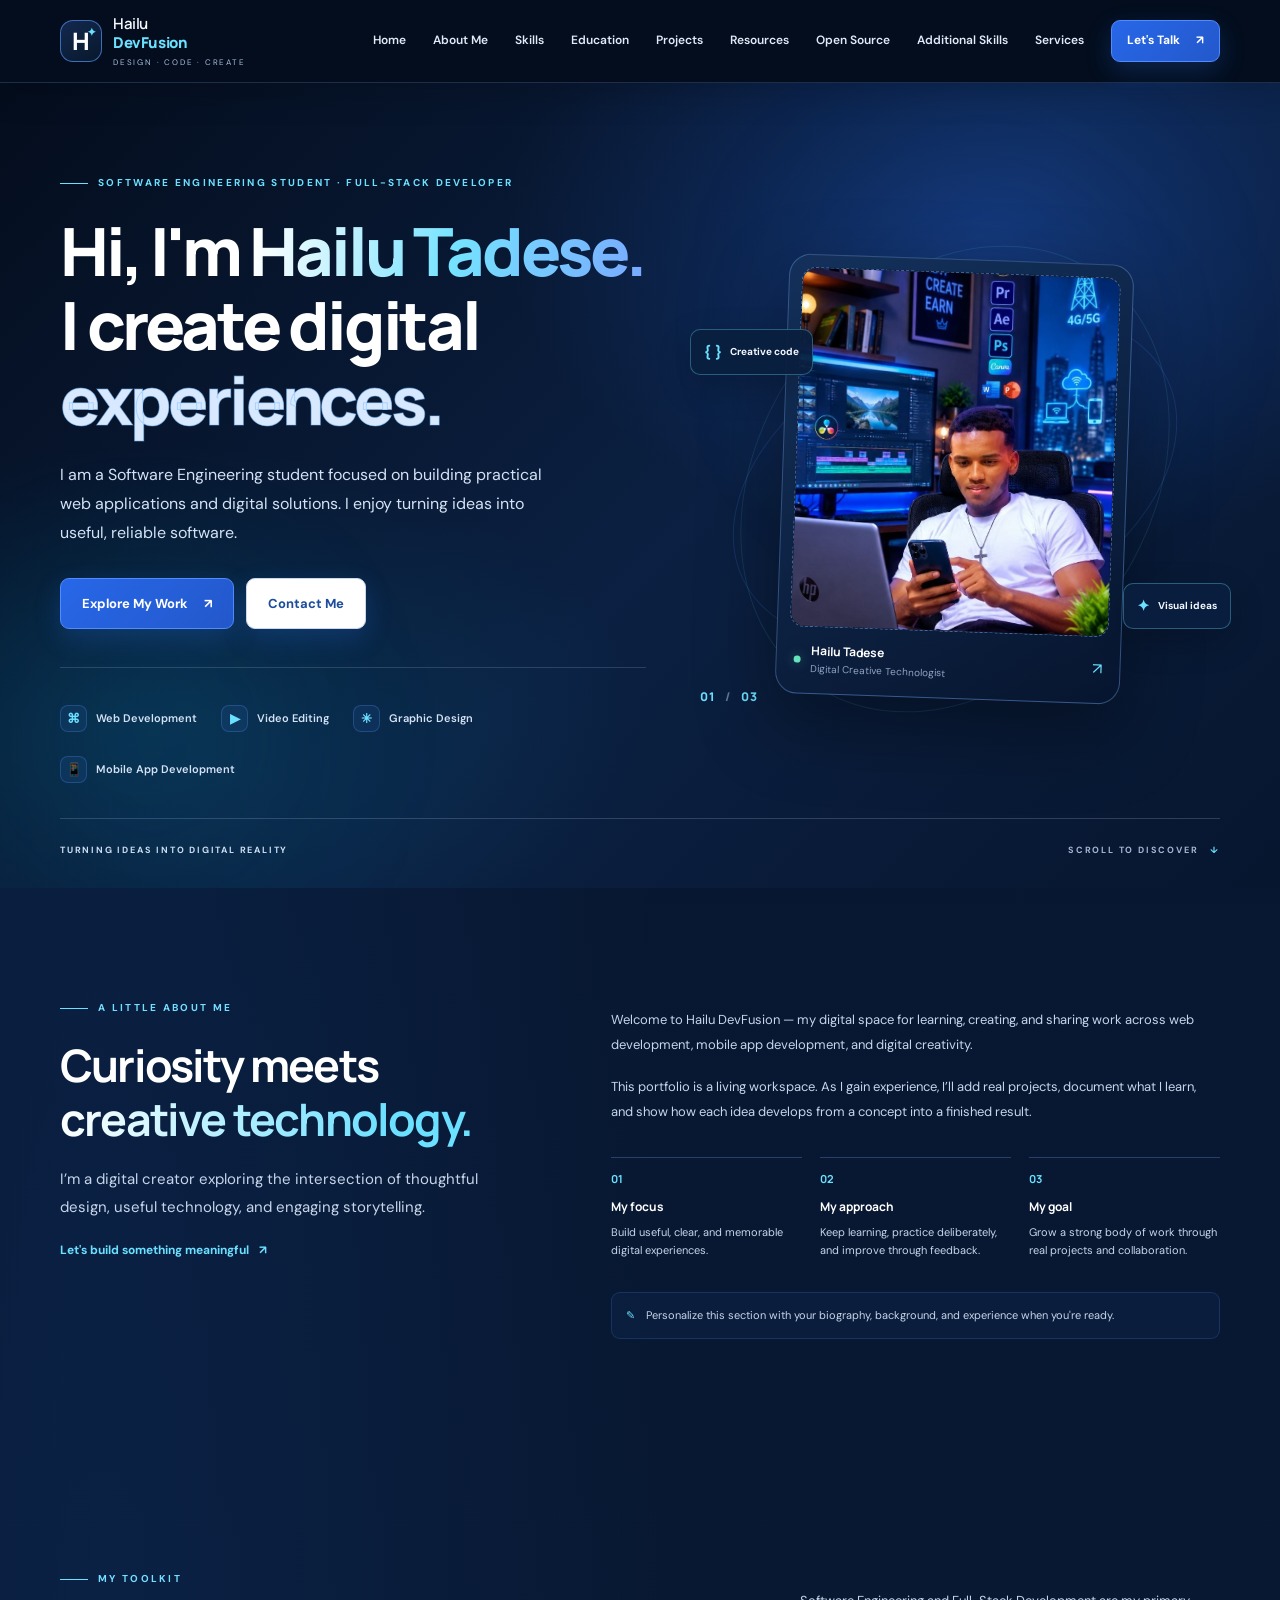
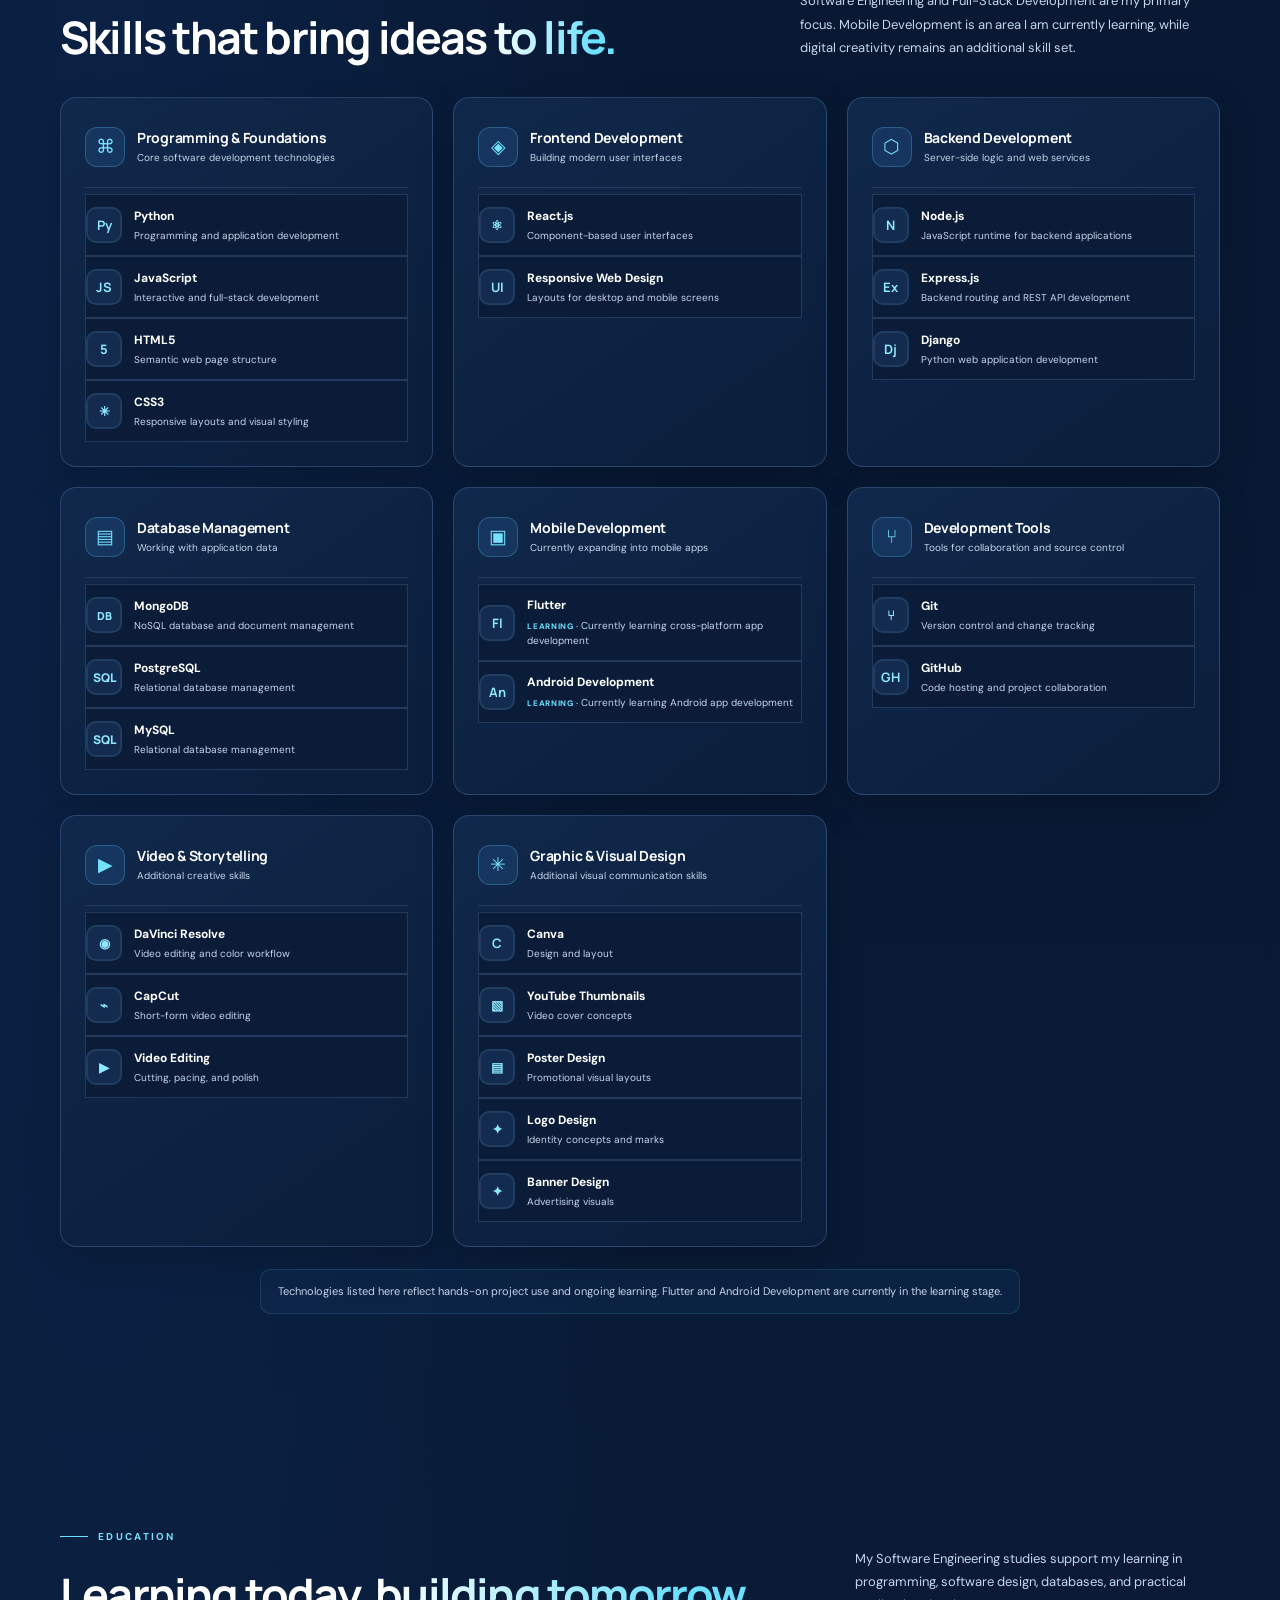
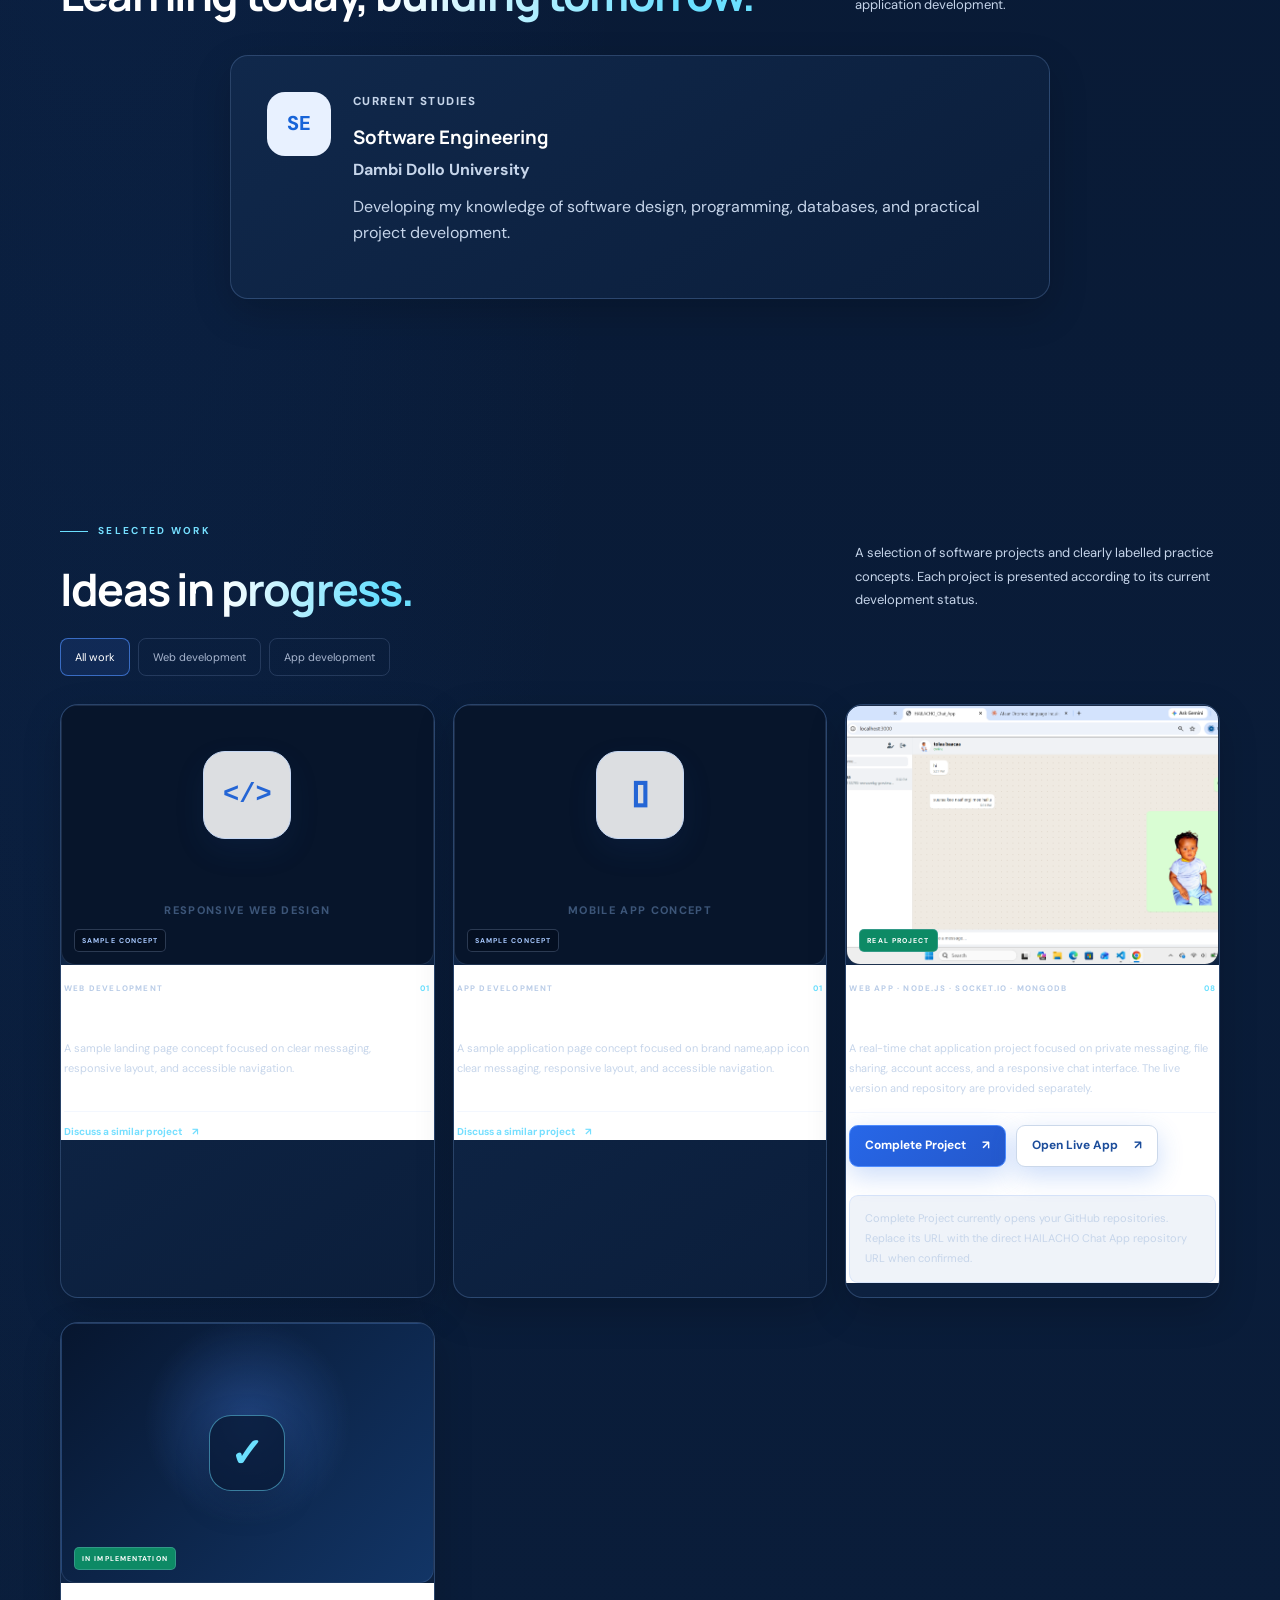
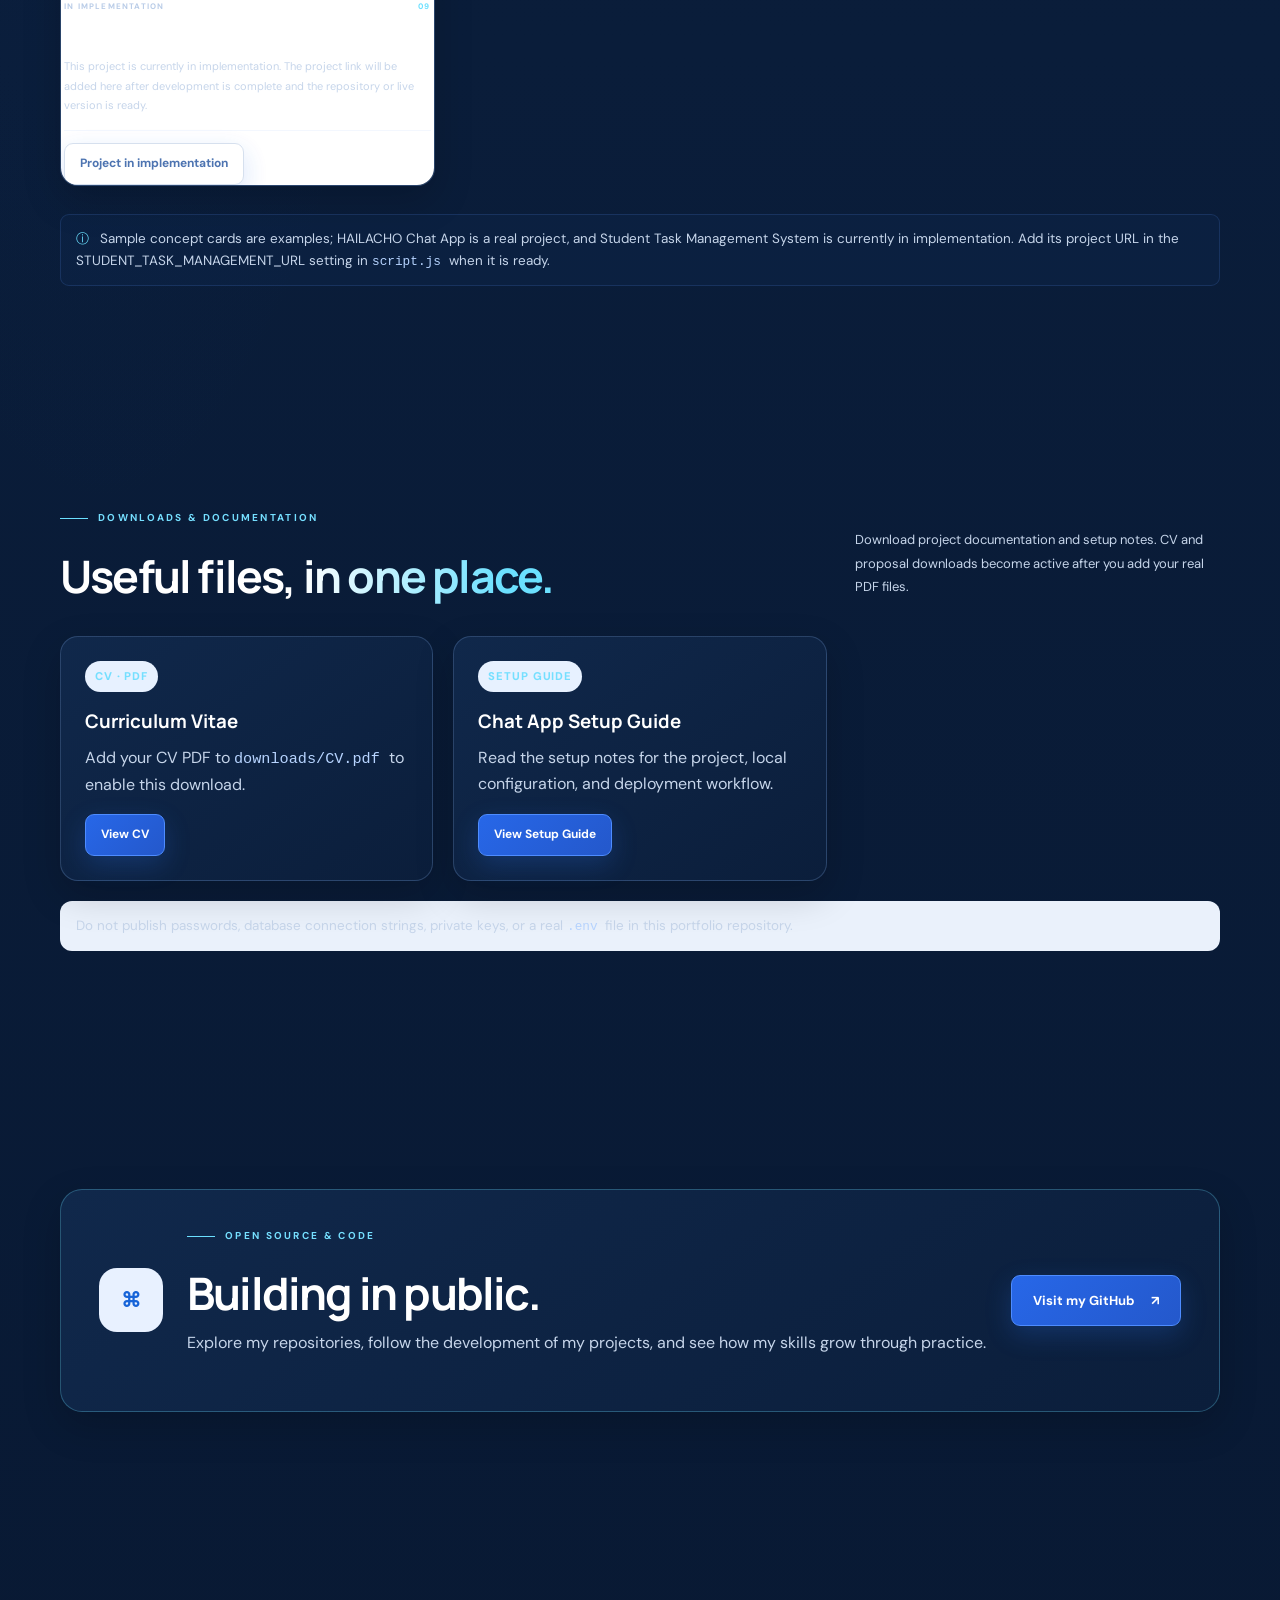
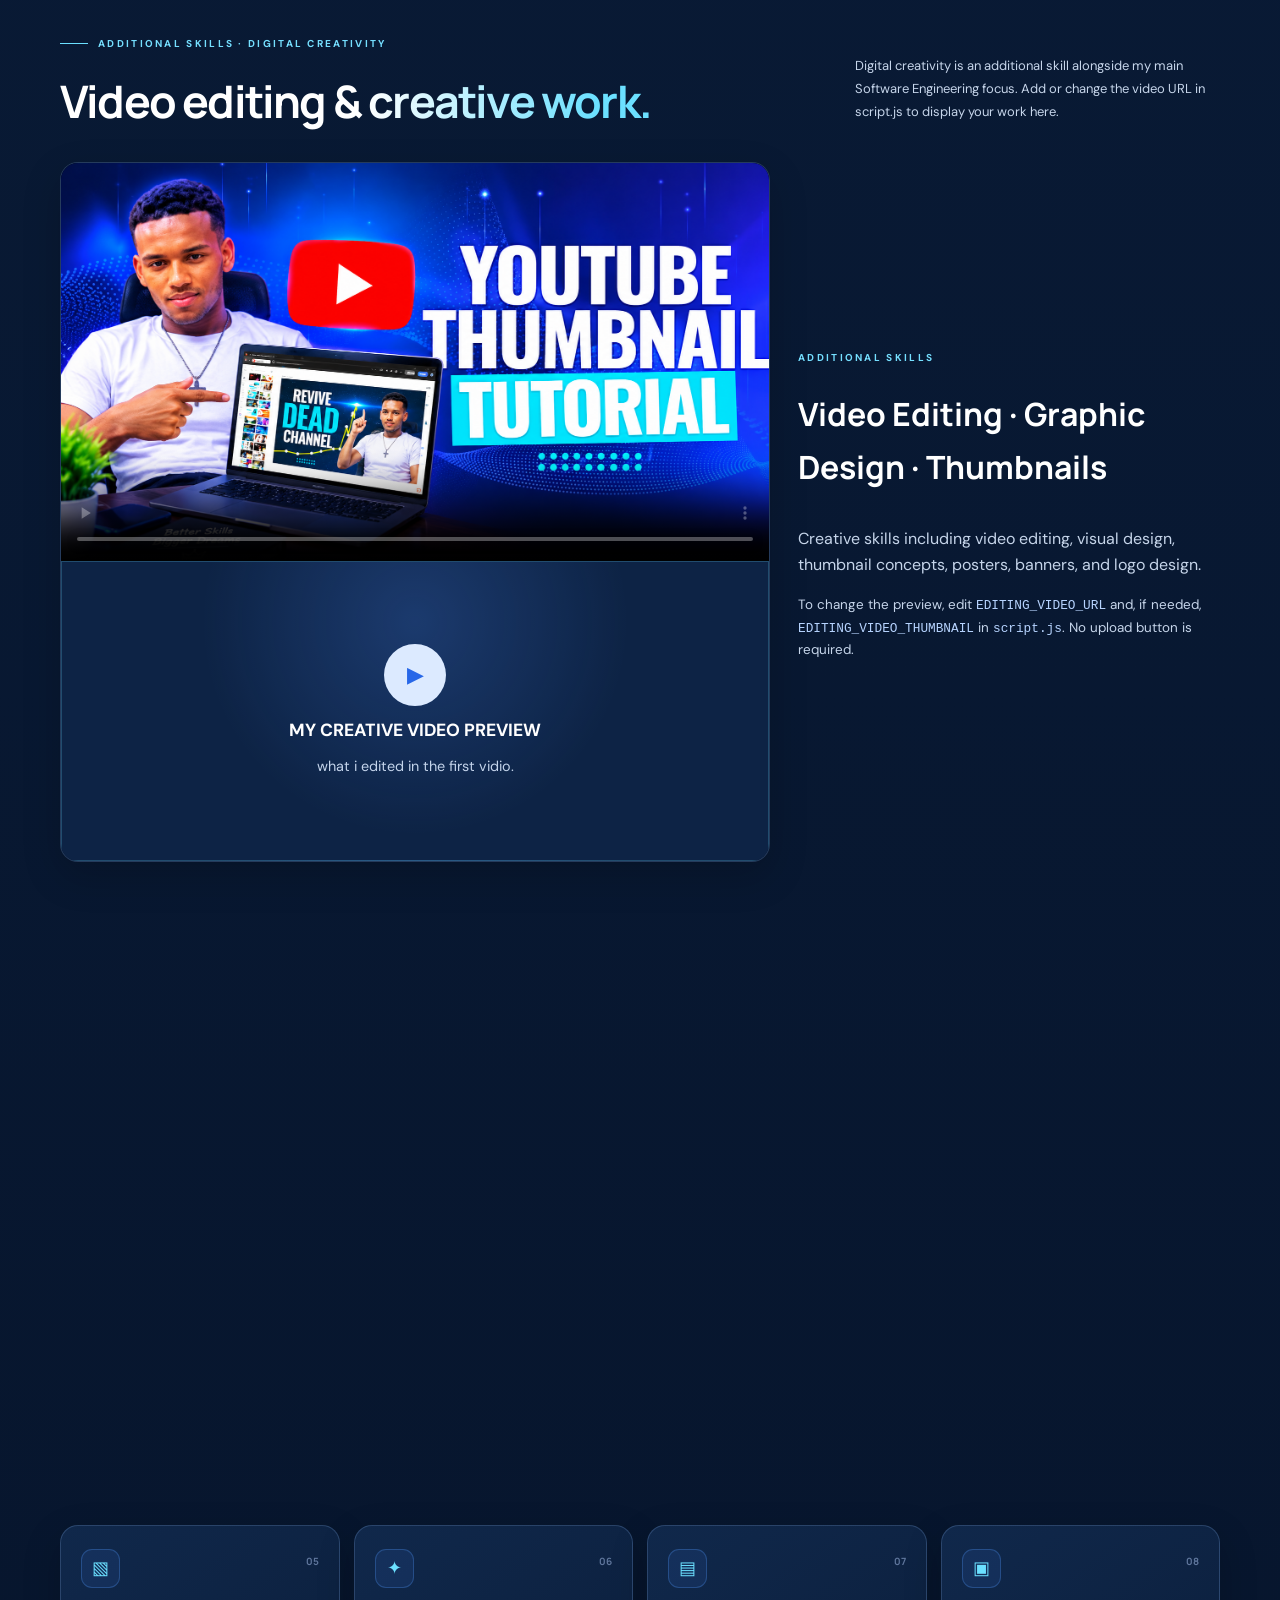
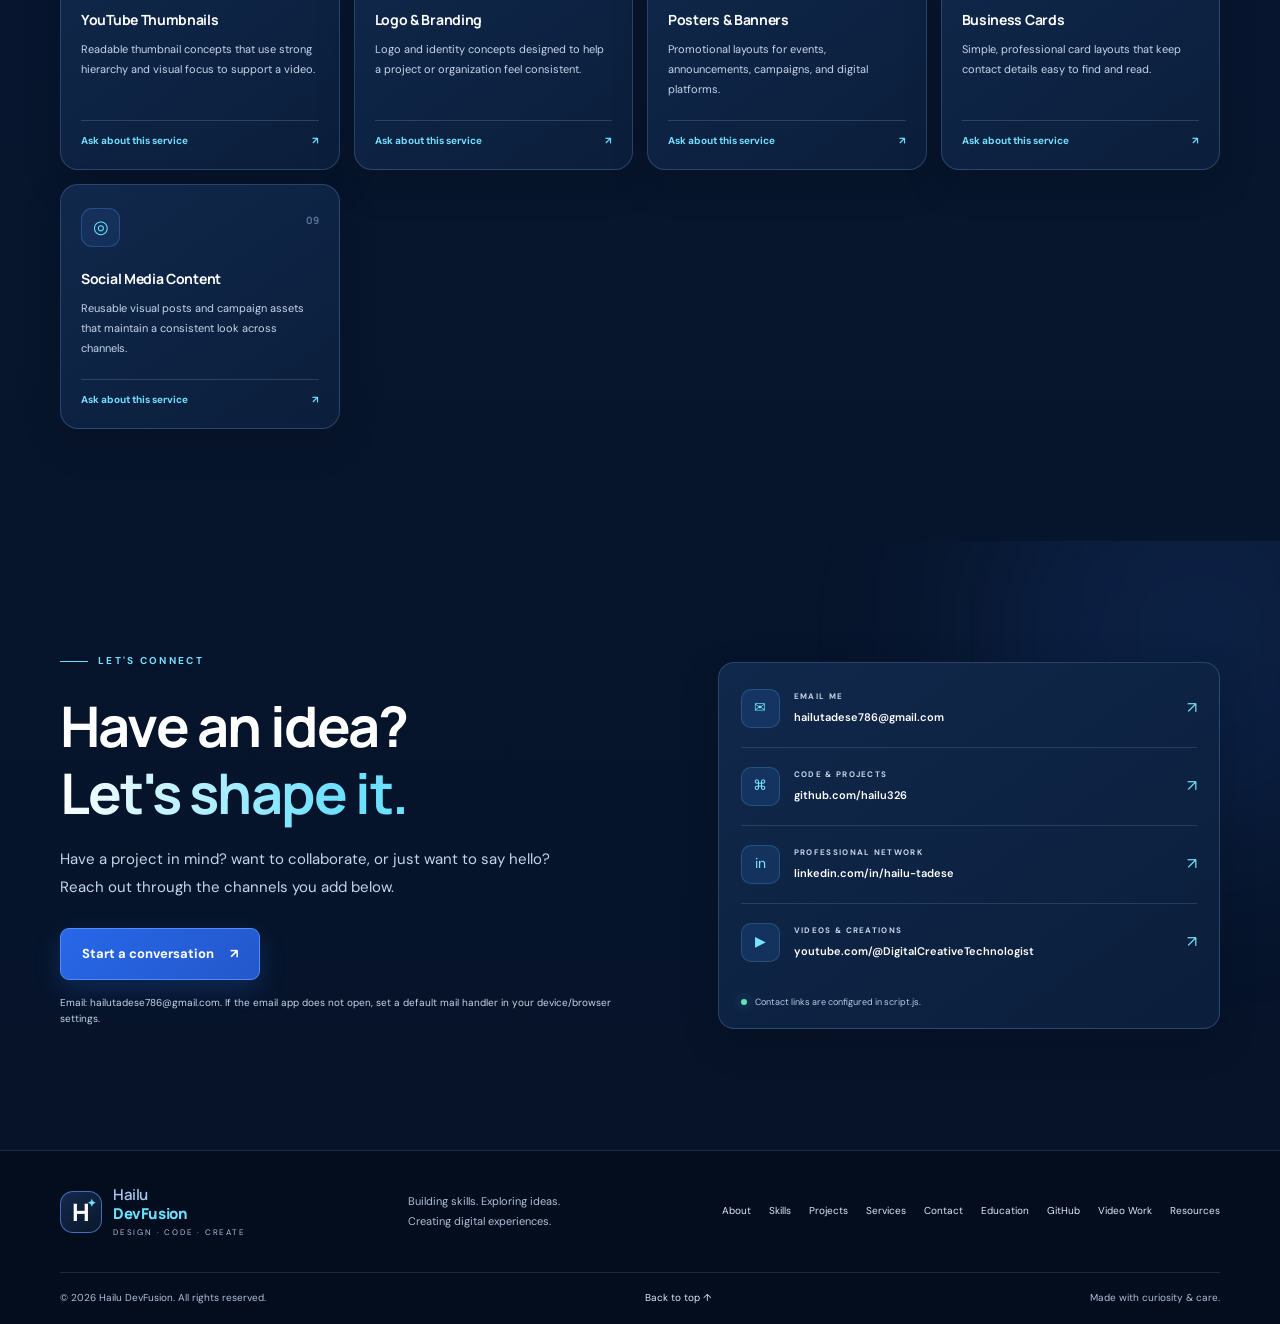
==== commit 40d44fdb: "Update portfolio and CV" ====
--- a/hailu-devfusion-portfolio/index.html
+++ b/hailu-devfusion-portfolio/index.html
@@ -4,13 +4,13 @@
 <head>
 <meta charset="utf-8"/>
 <meta content="width=device-width, initial-scale=1" name="viewport"/>
-<meta content="Hailu DevFusion — portfolio of Hailu Tadese, Digital Creative Technologist. Websites, video editing, and professional digital design." name="description"/>
+<meta content="Hailu DevFusion — portfolio of Hailu Tadese, Software Engineering Student and Full-Stack Developer. Software projects, web development, and digital solutions." name="description"/>
 <meta content="#08152e" name="theme-color"/>
-<meta content="Hailu DevFusion | Digital Creative Technologist" property="og:title"/>
-<meta content="Web development, video editing, and graphic design by Hailu Tadese." property="og:description"/>
+<meta content="Hailu DevFusion | Software Engineering Student & Full-Stack Developer" property="og:title"/>
+<meta content="Software development projects and digital solutions by Hailu Tadese." property="og:description"/>
 <meta content="website" property="og:type"/>
 <title>
-   Hailu DevFusion | Digital Creative Technologist
+   Hailu DevFusion | Software Engineering Student & Full-Stack Developer
   </title>
 <link href="https://fonts.googleapis.com" rel="preconnect"/>
 <link crossorigin="" href="https://fonts.gstatic.com" rel="preconnect"/>
@@ -93,7 +93,7 @@
 <p class="eyebrow">
 <span class="eyebrow-line">
 </span>
-       DIGITAL CREATIVE TECHNOLOGIST
+       SOFTWARE ENGINEERING STUDENT · FULL-STACK DEVELOPER
       </p>
 <h1>
        Hi, I'm
@@ -107,7 +107,7 @@
        </span>
 </h1>
 <p class="hero-description">
-       I build websites,mobile apps, edit videos, and create professional digital designs that help ideas stand out.
+       I am a Software Engineering student focused on building practical web applications and digital solutions. I enjoy turning ideas into useful, reliable software.
       </p>
 <div class="hero-actions">
 <a class="button" href="#projects">
@@ -163,7 +163,7 @@
 <div class="profile-card">
 <!-- CHANGE ONLY THE FILE NAME below if your profile photo has a different name. -->
 <div class="photo-placeholder">
-<img alt="Hailu Tadese profile photo" src="assets/hailu-profile.jpg" style="position:absolute;inset:0;width:100%;height:100%;object-fit:cover;border-radius:inherit;"/>
+<img class="profile-photo" alt="Portrait of Hailu Tadese" src="assets/hailu-profile.jpg"/>
 </div>
 <div class="profile-caption">
 <span class="status-dot">
@@ -307,299 +307,68 @@
 </h2>
 </div>
 <p>
-       Software Engineering and app-development skills come first. Digital creativity is listed separately as additional skills.
+       Software Engineering and Full-Stack Development are my primary focus. Mobile Development is an area I am currently learning, while digital creativity remains an additional skill set.
       </p>
 </div>
 <div class="skill-groups">
 <article class="skill-group reveal">
-<div class="skill-group-heading">
-<span class="group-icon">
-         ⌘
-        </span>
-<div>
-<h3>
-          Web &amp; Development
-         </h3>
-<p>
-          Academic and practical software development skills
-         </p>
-</div>
-</div>
+<div class="skill-group-heading"><span class="group-icon">⌘</span><div><h3>Programming &amp; Foundations</h3><p>Core software development technologies</p></div></div>
 <div class="skill-list">
-<div class="skill-item">
-<span class="skill-icon html">
-          5
-         </span>
-<span>
-<strong>
-           HTML5
-          </strong>
-<small>
-           Semantic page structure
-          </small>
-</span>
-</div>
-<div class="skill-item">
-<span class="skill-icon css">
-          ✳
-         </span>
-<span>
-<strong>
-           CSS3
-          </strong>
-<small>
-           Responsive visual styling
-          </small>
-</span>
-</div>
-<div class="skill-item">
-<span class="skill-icon js">
-          JS
-         </span>
-<span>
-<strong>
-           JavaScript
-          </strong>
-<small>
-           Interactive experiences
-          </small>
-</span>
-</div>
-<div class="skill-item">
-<span class="skill-icon node">
-          ⬢
-         </span>
-<span>
-<strong>
-           node.js
-          </strong>
-<small>
-           Server-side development
-          </small>
-</span>
-</div>
-<div class="skill-item">
-<span class="skill-icon react">
-          ⚛
-         </span>
-<span>
-<strong>
-           React Native
-          </strong>
-<small>
-           Mobile app development
-          </small>
-</span>
-</div>
-<div class="skill-item">
-<span class="skill-icon wp">
-          W
-         </span>
-<span>
-<strong>
-           WordPress
-          </strong>
-<small>
-           Content-driven websites
-          </small>
-</span>
-</div>
-<div class="skill-item">
-<span class="skill-icon git">
-          ⑂
-         </span>
-<span>
-<strong>
-           Git &amp; GitHub
-          </strong>
-<small>
-           Version control and sharing
-          </small>
-</span>
-</div>
-<div class="skill-item database-skill">
-<span class="skill-icon mongo">
-          DB
-         </span>
-<span>
-<strong>
-           MongoDB Atlas &amp; Compass
-          </strong>
-<small>
-           Document database and database management
-          </small>
-</span>
-</div>
-<div class="skill-item database-skill">
-<span class="skill-icon mysql">
-          SQL
-         </span>
-<span>
-<strong>
-           MySQL
-          </strong>
-<small>
-           Relational database fundamentals
-          </small>
-</span>
-</div>
-<div class="skill-item database-skill">
-<span class="skill-icon sql">
-          ⌘
-         </span>
-<span>
-<strong>
-           SQL
-          </strong>
-<small>
-           Queries and data management
-          </small>
-</span>
-</div>
-</div>
-</article>
+<div class="skill-item"><span class="skill-icon">Py</span><span><strong>Python</strong><small>Programming and application development</small></span></div>
+<div class="skill-item"><span class="skill-icon js">JS</span><span><strong>JavaScript</strong><small>Interactive and full-stack development</small></span></div>
+<div class="skill-item"><span class="skill-icon html">5</span><span><strong>HTML5</strong><small>Semantic web page structure</small></span></div>
+<div class="skill-item"><span class="skill-icon css">✳</span><span><strong>CSS3</strong><small>Responsive layouts and visual styling</small></span></div>
+</div></article>
 <article class="skill-group reveal">
-<div class="skill-group-heading">
-<span class="group-icon">
-         ▶
-        </span>
-<div>
-<h3>
-          Video &amp; Storytelling
-         </h3>
-<p>
-          Editing with purpose and rhythm
-         </p>
-</div>
-</div>
+<div class="skill-group-heading"><span class="group-icon">◈</span><div><h3>Frontend Development</h3><p>Building modern user interfaces</p></div></div>
 <div class="skill-list">
-<div class="skill-item">
-<span class="skill-icon resolve">
-          ◉
-         </span>
-<span>
-<strong>
-           DaVinci Resolve
-          </strong>
-<small>
-           Video editing and color workflow
-          </small>
-</span>
-</div>
-<div class="skill-item">
-<span class="skill-icon capcut">
-          ⌁
-         </span>
-<span>
-<strong>
-           CapCut
-          </strong>
-<small>
-           Short-form video editing
-          </small>
-</span>
-</div>
-<div class="skill-item">
-<span class="skill-icon video">
-          ▶
-         </span>
-<span>
-<strong>
-           Video Editing
-          </strong>
-<small>
-           Cutting, pacing, and polish
-          </small>
-</span>
-</div>
-</div>
-</article>
+<div class="skill-item"><span class="skill-icon react">⚛</span><span><strong>React.js</strong><small>Component-based user interfaces</small></span></div>
+<div class="skill-item"><span class="skill-icon">UI</span><span><strong>Responsive Web Design</strong><small>Layouts for desktop and mobile screens</small></span></div>
+</div></article>
 <article class="skill-group reveal">
-<div class="skill-group-heading">
-<span class="group-icon">
-         ✳
-        </span>
-<div>
-<h3>
-          Graphic &amp; Visual Design
-         </h3>
-<p>
-          Creating visual communication
-         </p>
-</div>
-</div>
+<div class="skill-group-heading"><span class="group-icon">⬡</span><div><h3>Backend Development</h3><p>Server-side logic and web services</p></div></div>
 <div class="skill-list">
-<div class="skill-item">
-<span class="skill-icon canva">
-          C
-         </span>
-<span>
-<strong>
-           Canva
-          </strong>
-<small>
-           Design and layout
-          </small>
-</span>
-</div>
-<div class="skill-item">
-<span class="skill-icon thumb">
-          ▧
-         </span>
-<span>
-<strong>
-           YouTube Thumbnails
-          </strong>
-<small>
-           Video cover concepts
-          </small>
-</span>
-</div>
-<div class="skill-item">
-<span class="skill-icon poster">
-          ▤
-         </span>
-<span>
-<strong>
-           Poster Design
-          </strong>
-<small>
-           Promotional visual layouts
-          </small>
-</span>
-</div>
-<div class="skill-item">
-<span class="skill-icon logo">
-          ✦
-         </span>
-<span>
-<strong>
-           Logo Design
-          </strong>
-<small>
-           Identity concepts and marks
-          </small>
-</span>
-</div>
-<div class="skill-item">
-<span class="skill-icon banner">
-          ✦
-         </span>
-<span>
-<strong>
-           Banner Design
-          </strong>
-<small>
-           Advertising visuals
-          </small>
-</span>
-</div>
-</div>
-</article>
-</div>
-<p class="skills-disclaimer">
-      <h5 style="color: white;">These are portfolio skill areas, not a claim of expert-level proficiency. Edit descriptions to reflect your current experience accurately.</h5>
-     </p>
+<div class="skill-item"><span class="skill-icon node">N</span><span><strong>Node.js</strong><small>JavaScript runtime for backend applications</small></span></div>
+<div class="skill-item"><span class="skill-icon">Ex</span><span><strong>Express.js</strong><small>Backend routing and REST API development</small></span></div>
+<div class="skill-item"><span class="skill-icon">Dj</span><span><strong>Django</strong><small>Python web application development</small></span></div>
+</div></article>
+<article class="skill-group reveal">
+<div class="skill-group-heading"><span class="group-icon">▤</span><div><h3>Database Management</h3><p>Working with application data</p></div></div>
+<div class="skill-list">
+<div class="skill-item database-skill"><span class="skill-icon mongo">DB</span><span><strong>MongoDB</strong><small>NoSQL database and document management</small></span></div>
+<div class="skill-item database-skill"><span class="skill-icon sql">SQL</span><span><strong>PostgreSQL</strong><small>Relational database management</small></span></div>
+<div class="skill-item database-skill"><span class="skill-icon sql">SQL</span><span><strong>MySQL</strong><small>Relational database management</small></span></div>
+</div></article>
+<article class="skill-group reveal">
+<div class="skill-group-heading"><span class="group-icon">▣</span><div><h3>Mobile Development</h3><p>Currently expanding into mobile apps</p></div></div>
+<div class="skill-list">
+<div class="skill-item"><span class="skill-icon">Fl</span><span><strong>Flutter</strong><small>Currently learning cross-platform app development</small></span></div>
+<div class="skill-item"><span class="skill-icon">An</span><span><strong>Android Development</strong><small>Currently learning Android app development</small></span></div>
+</div></article>
+<article class="skill-group reveal">
+<div class="skill-group-heading"><span class="group-icon">⑂</span><div><h3>Development Tools</h3><p>Tools for collaboration and source control</p></div></div>
+<div class="skill-list">
+<div class="skill-item"><span class="skill-icon git">⑂</span><span><strong>Git</strong><small>Version control and change tracking</small></span></div>
+<div class="skill-item"><span class="skill-icon git">GH</span><span><strong>GitHub</strong><small>Code hosting and project collaboration</small></span></div>
+</div></article>
+<article class="skill-group reveal">
+<div class="skill-group-heading"><span class="group-icon">▶</span><div><h3>Video &amp; Storytelling</h3><p>Additional creative skills</p></div></div>
+<div class="skill-list">
+<div class="skill-item"><span class="skill-icon resolve">◉</span><span><strong>DaVinci Resolve</strong><small>Video editing and color workflow</small></span></div>
+<div class="skill-item"><span class="skill-icon capcut">⌁</span><span><strong>CapCut</strong><small>Short-form video editing</small></span></div>
+<div class="skill-item"><span class="skill-icon video">▶</span><span><strong>Video Editing</strong><small>Cutting, pacing, and polish</small></span></div>
+</div></article>
+<article class="skill-group reveal">
+<div class="skill-group-heading"><span class="group-icon">✳</span><div><h3>Graphic &amp; Visual Design</h3><p>Additional visual communication skills</p></div></div>
+<div class="skill-list">
+<div class="skill-item"><span class="skill-icon canva">C</span><span><strong>Canva</strong><small>Design and layout</small></span></div>
+<div class="skill-item"><span class="skill-icon thumb">▧</span><span><strong>YouTube Thumbnails</strong><small>Video cover concepts</small></span></div>
+<div class="skill-item"><span class="skill-icon poster">▤</span><span><strong>Poster Design</strong><small>Promotional visual layouts</small></span></div>
+<div class="skill-item"><span class="skill-icon logo">✦</span><span><strong>Logo Design</strong><small>Identity concepts and marks</small></span></div>
+<div class="skill-item"><span class="skill-icon banner">✦</span><span><strong>Banner Design</strong><small>Advertising visuals</small></span></div>
+</div></article>
+</div>
+<p class="skills-disclaimer">Technologies listed here reflect hands-on project use and ongoing learning. Flutter and Android Development are currently in the learning stage.</p>
 </div>
 </section>
 <section class="section education-section light-section" id="education">
@@ -619,7 +388,7 @@
 </h2>
 </div>
 <p>
-       My academic foundation and ongoing learning support the projects I build.
+       My Software Engineering studies support my learning in programming, software design, databases, and practical application development.
       </p>
 </div>
 <div class="education-card reveal">
@@ -665,7 +434,7 @@
 </h2>
 </div>
 <p>
-       Sample concepts show how this gallery works. Replace them with your real projects before presenting them as completed work.
+       A selection of software projects and clearly labelled practice concepts. Each project is presented according to its current development status.
       </p>
 </div>
 <div aria-label="Filter projects" class="project-filters reveal" role="group">
@@ -757,7 +526,7 @@
 
 <article class="project-card reveal chat-app-project" data-category="web">
 <a aria-label="Open HAILACHO Chat App live" class="project-preview chat-app-preview" href="https://chat-app-1-x96z.onrender.com" rel="noopener noreferrer" target="_blank">
-<img alt="Screenshot of HAILACHO Chat App showing its chat interface" loading="lazy" src="assets/chat-app-screenshot.png"/>
+<img alt="Screenshot of HAILACHO Chat App showing its chat interface" loading="lazy" src="assets/Chat-App-Screenshot.png"/>
 <span class="sample-label real-project-label">
          REAL PROJECT
         </span>
@@ -860,11 +629,16 @@
         </code>
         to enable this download.
        </p>
-<a aria-disabled="true" class="button button-small resource-pending" data-needs-file="downloads/Hailu_Tadese_CV.pdf" href="downloads/Hailu_Tadese_CV.pdf">
-        Let see my CV PDF 
-       </a>
-</article>
-<article class="resource-card reveal">
+<a
+  class="button button-small"
+  href="downloads/Hailu_Tadese_CV.pdf"
+  target="_blank"
+  rel="noopener noreferrer"
+>
+  View CV
+</a>
+</article>
+<!--<article class="resource-card reveal">
 <span class="resource-type">
         PDF · DOCUMENTATION
        </span>
@@ -878,10 +652,10 @@
         </code>
         .
        </p>
-<a aria-disabled="true" class="button button-small resource-pending" data-needs-file="downloads/ChatApp_Documentation.pdf" href="downloads/ChatApp_Documentation.pdf">
-        Chat app Documentation PDF
+<a aria-disabled="true" class="button button-small resource-pending" href="downloads/ChatApp_Documentation.pdf">
+        Documentation PDF (coming soon)
        </a>
-</article>
+</article>-->
 <article class="resource-card reveal">
 <span class="resource-type">
         SETUP GUIDE
@@ -892,11 +666,13 @@
 <p>
         Read the setup notes for the project, local configuration, and deployment workflow.
        </p>
-<a class="button button-small" download="" href="downloads/CHAT_APP_SETUP.md">
-        Download Setup Guide
-        <span aria-hidden="true">
-         ↓
-        </span>
+<a
+  class="button button-small"
+  href="downloads/CHAT_APP_SETUP.txt"
+  target="_blank"
+  rel="noopener noreferrer"
+>
+  View Setup Guide
 </a>
 </article>
 </div>
@@ -944,7 +720,7 @@
 </div>
 <div class="video-work-grid">
 <div class="video-player-card reveal" id="editing-video-card">
-<video aria-label="Digital creativity video portfolio preview" controls="" hidden="" id="editing-video-player" playsinline="" poster="assets/project-video.jpg" preload="metadata">
+<video aria-label="Digital creativity video portfolio preview" controls=""  id="editing-video-player" playsinline="" poster="assets/youtube-thumbnail.png" preload="metadata">
 <source id="editing-video-source" src="assets/1021.mp4" type="video/mp4"/>
 </video>
 <div class="video-empty-state" id="video-empty-state">
@@ -971,7 +747,7 @@
         WHAT I CAN HELP WITH
        </p>
 <h2>
-        Creative services,
+        Development & creative services,
         <span class="gradient-text">
          thoughtfully made.
         </span>
@@ -1007,13 +783,13 @@
         📱
        </span>
 <span class="service-number">
-        01
+        02
        </span>
 <h3>
         Mobile App Development
        </h3>
 <p>
-        Responsive, Application  that make your message clear and help visitors take action.
+        Application interfaces and prototypes designed around clear user flows, usability, and practical needs.
        </p>
 <a aria-label="Ask about website development" class="service-link" href="#contact">
         Ask about this service
@@ -1027,7 +803,7 @@
         ▶
        </span>
 <span class="service-number">
-        02
+        03
        </span>
 <h3>
         Video Editing
@@ -1047,7 +823,7 @@
         ✳
        </span>
 <span class="service-number">
-        03
+        04
        </span>
 <h3>
         Graphic Design
@@ -1067,7 +843,7 @@
         ▧
        </span>
 <span class="service-number">
-        04
+        05
        </span>
 <h3>
         YouTube Thumbnails
@@ -1087,7 +863,7 @@
         ✦
        </span>
 <span class="service-number">
-        05
+        06
        </span>
 <h3>
         Logo &amp; Branding
@@ -1107,7 +883,7 @@
         ▤
        </span>
 <span class="service-number">
-        06
+        07
        </span>
 <h3>
         Posters &amp; Banners
@@ -1127,7 +903,7 @@
         ▣
        </span>
 <span class="service-number">
-        07
+        08
        </span>
 <h3>
         Business Cards
@@ -1147,7 +923,7 @@
         ◎
        </span>
 <span class="service-number">
-        08
+        09
        </span>
 <h3>
         Social Media Content
--- a/hailu-devfusion-portfolio/style.css
+++ b/hailu-devfusion-portfolio/style.css
@@ -833,4 +833,162 @@
   background: #75dfff !important;
   color: #061329 !important;
   border-color: #75dfff !important;
-}+}
+
+/* Portfolio update: keep the profile image clipped to its own photo frame. */
+.photo-placeholder {
+  position: relative;
+  overflow: hidden;
+  isolation: isolate;
+}
+.profile-photo {
+  position: absolute;
+  inset: 0;
+  z-index: 1;
+  display: block;
+  width: 100%;
+  height: 100%;
+  object-fit: cover;
+  object-position: center 28%;
+  border-radius: inherit;
+}
+
+/* ==========================================================
+   Hailu DevFusion — Skills section refinement (v2)
+   Keeps the existing navy / cyan visual identity.
+   ========================================================== */
+.skills-section {
+  padding-top: clamp(68px, 8vw, 104px);
+  padding-bottom: clamp(68px, 8vw, 104px);
+  background: linear-gradient(180deg, #07152d 0%, #091a36 100%) !important;
+}
+.skills-section .section-heading {
+  margin-bottom: clamp(28px, 4vw, 44px);
+}
+.skills-section .section-heading > p {
+  max-width: 420px;
+  color: #b5c6e0;
+}
+.skills-section .skill-groups {
+  display: grid;
+  grid-template-columns: repeat(3, minmax(0, 1fr));
+  align-items: stretch;
+  gap: 20px;
+}
+.skills-section .skill-group {
+  min-width: 0;
+  height: 100%;
+  padding: clamp(18px, 2vw, 24px);
+  border: 1px solid rgba(125, 166, 230, .19);
+  border-radius: 16px;
+  background: linear-gradient(145deg, rgba(17, 39, 77, .96), rgba(8, 25, 52, .98));
+  box-shadow: 0 14px 34px rgba(0, 0, 0, .13);
+  transition: transform .22s ease, border-color .22s ease, box-shadow .22s ease;
+}
+.skills-section .skill-group:hover {
+  transform: translateY(-4px);
+  border-color: rgba(102, 217, 255, .48);
+  box-shadow: 0 18px 40px rgba(0, 0, 0, .2);
+}
+.skills-section .skill-group-heading {
+  min-height: 66px;
+  align-items: center;
+  gap: 12px;
+  padding-bottom: 16px;
+  margin-bottom: 6px;
+  border-bottom-color: rgba(150, 183, 235, .14);
+}
+.skills-section .group-icon {
+  width: 40px;
+  height: 40px;
+  flex: 0 0 40px;
+  border-radius: 12px;
+  color: #75e3ff;
+  background: rgba(69, 139, 235, .14);
+  border-color: rgba(102, 217, 255, .25);
+}
+.skills-section .skill-group-heading h3 {
+  color: #f2f7ff;
+  font-size: 14px;
+  line-height: 1.35;
+}
+.skills-section .skill-group-heading p {
+  color: #9db1d0;
+  font-size: 10px;
+  line-height: 1.5;
+}
+.skills-section .skill-list {
+  gap: 0;
+}
+.skills-section .skill-item {
+  min-width: 0;
+  gap: 12px;
+  padding: 12px 0;
+  border-bottom: 1px solid rgba(150, 183, 235, .08);
+}
+.skills-section .skill-item:last-child {
+  border-bottom: 0;
+}
+.skills-section .skill-icon {
+  width: 36px;
+  height: 36px;
+  flex: 0 0 36px;
+  border: 1px solid rgba(102, 217, 255, .13);
+  border-radius: 10px;
+  color: #8fe8ff;
+  background: rgba(67, 132, 220, .15);
+}
+.skills-section .skill-item > span:last-child {
+  min-width: 0;
+}
+.skills-section .skill-item strong {
+  color: #f1f6ff;
+  font-size: 12px;
+  line-height: 1.45;
+  overflow-wrap: anywhere;
+}
+.skills-section .skill-item small {
+  color: #a9bbd7;
+  font-size: 10px;
+  line-height: 1.5;
+}
+/* Make the two mobile technologies visibly learning-stage, not claimed expertise. */
+.skills-section .skill-group:nth-child(5) .skill-item small {
+  color: #8de6ff;
+}
+.skills-section .skill-group:nth-child(5) .skill-item small::before {
+  content: "LEARNING · ";
+  color: #6bdfff;
+  font-size: 8px;
+  font-weight: 800;
+  letter-spacing: .65px;
+}
+.skills-section .skills-disclaimer {
+  max-width: 760px;
+  margin: 22px auto 0;
+  padding: 12px 15px;
+  border: 1px solid rgba(102, 217, 255, .15);
+  border-radius: 10px;
+  color: #b5c8e4;
+  background: rgba(18, 48, 88, .38);
+  font-size: 11px;
+  line-height: 1.7;
+  text-align: center;
+}
+@media (min-width: 821px) and (max-width: 1100px) {
+  .skills-section .skill-groups { grid-template-columns: repeat(2, minmax(0, 1fr)); }
+}
+@media (max-width: 820px) {
+  .skills-section .skill-groups { grid-template-columns: repeat(2, minmax(0, 1fr)); }
+  .skills-section .section-heading { align-items: flex-start; }
+}
+@media (max-width: 600px) {
+  .skills-section .skill-groups { grid-template-columns: minmax(0, 1fr); gap: 14px; }
+  .skills-section .skill-group { padding: 19px; }
+  .skills-section .section-heading { display: block; }
+  .skills-section .section-heading > p { margin-top: 14px; }
+}
+@media (prefers-reduced-motion: reduce) {
+  .skills-section .skill-group { transition: none; }
+  .skills-section .skill-group:hover { transform: none; }
+}
